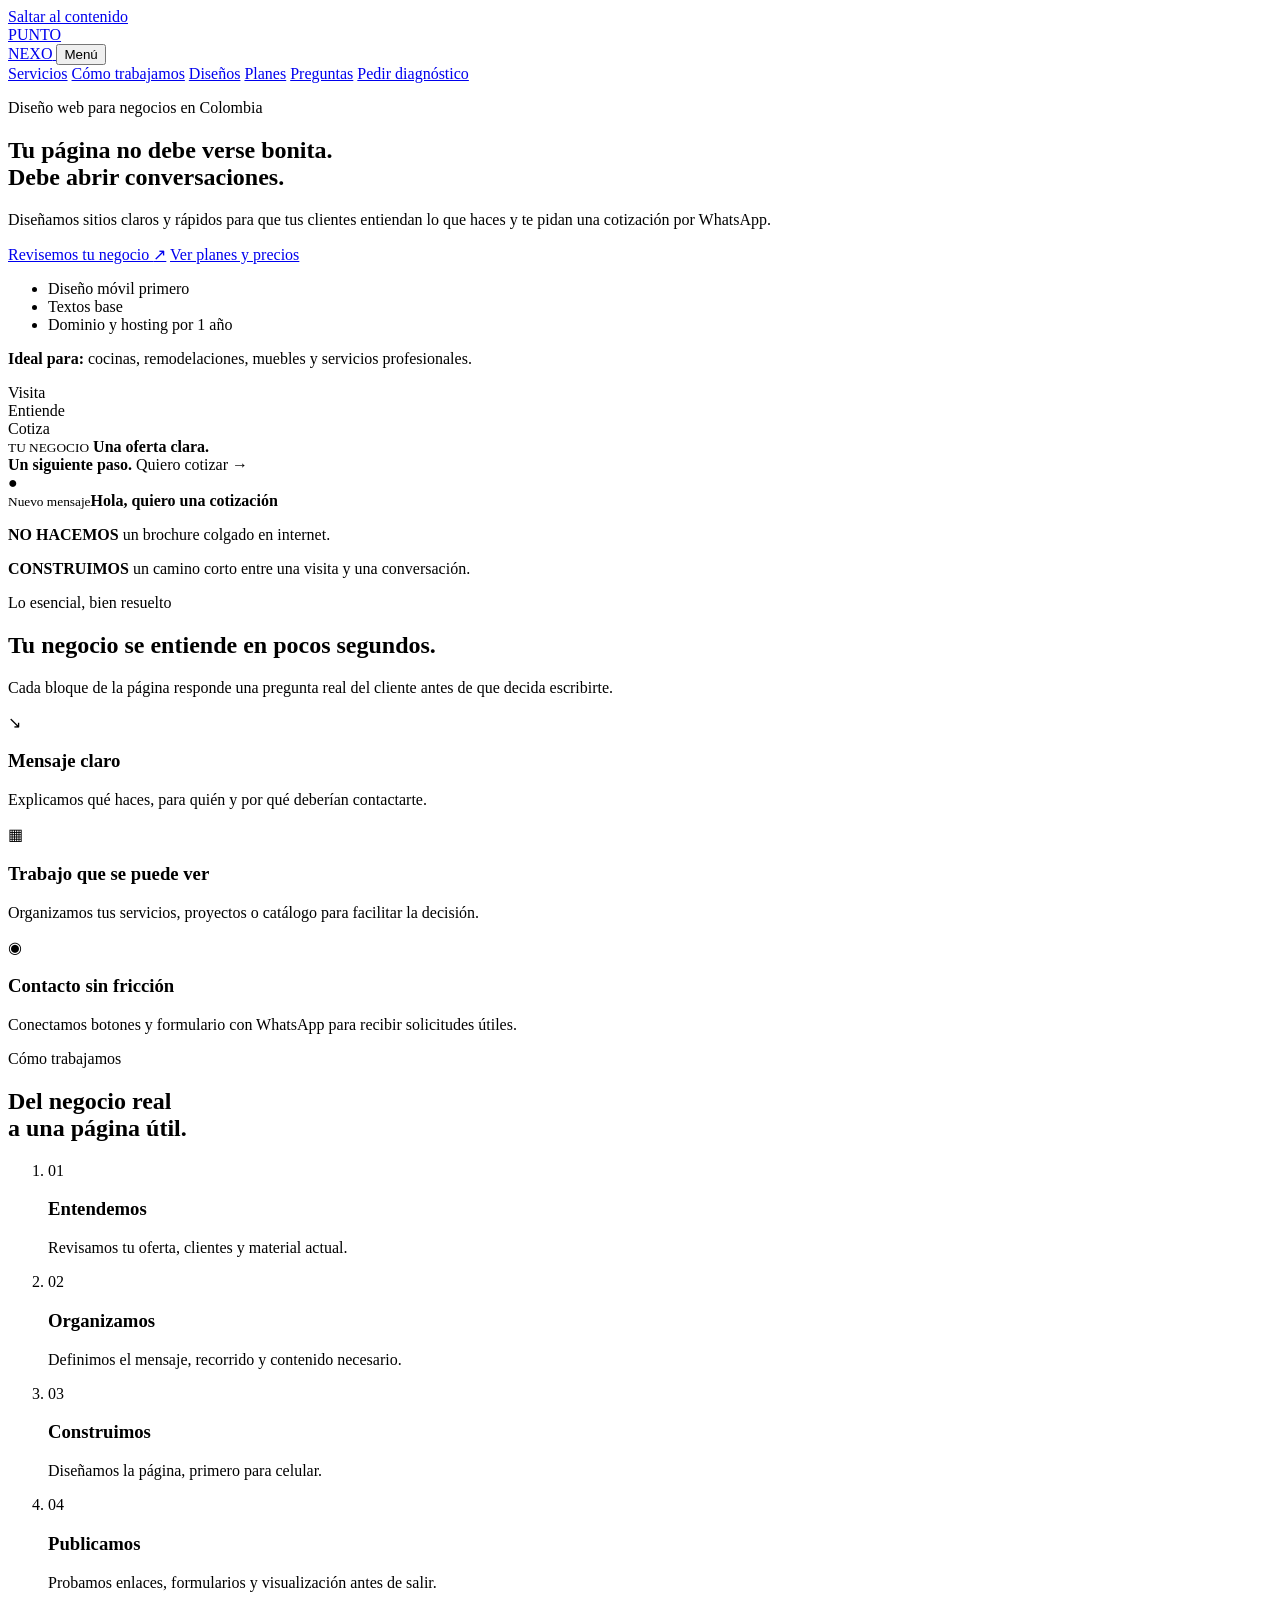
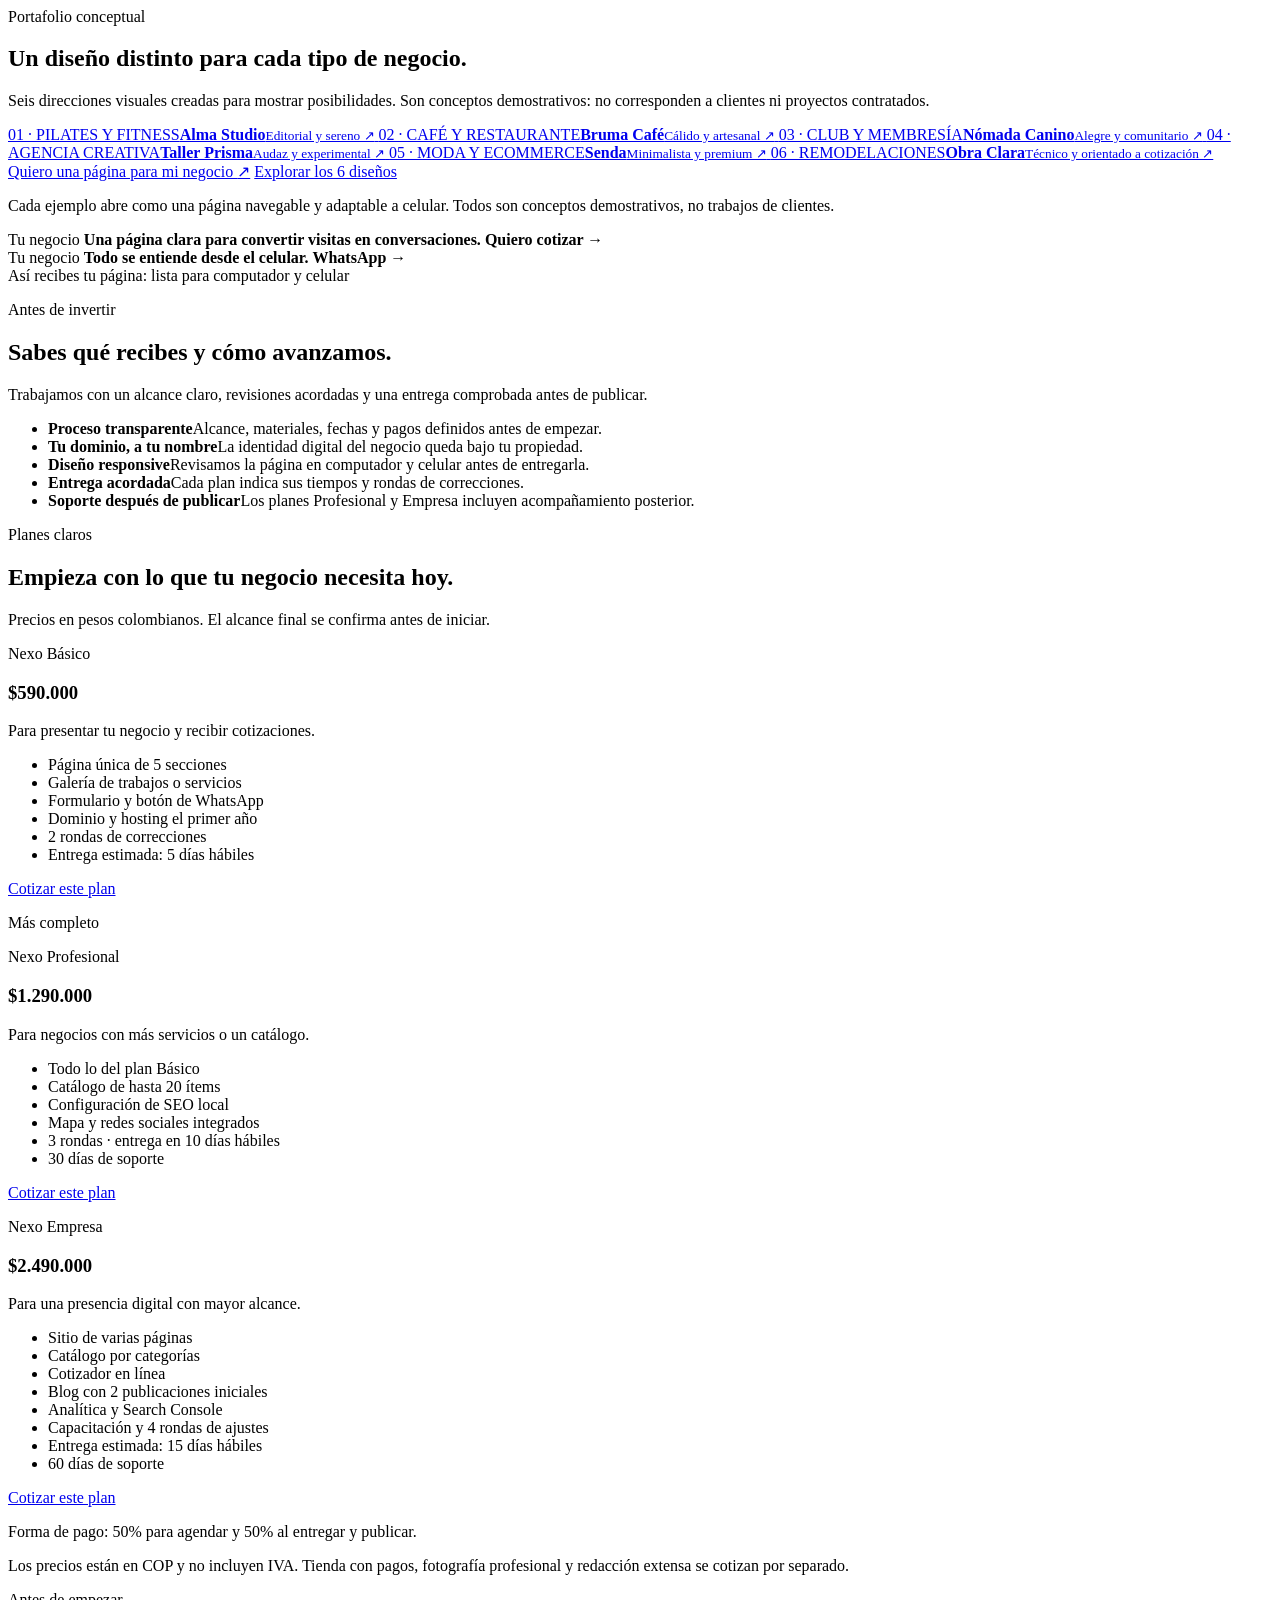
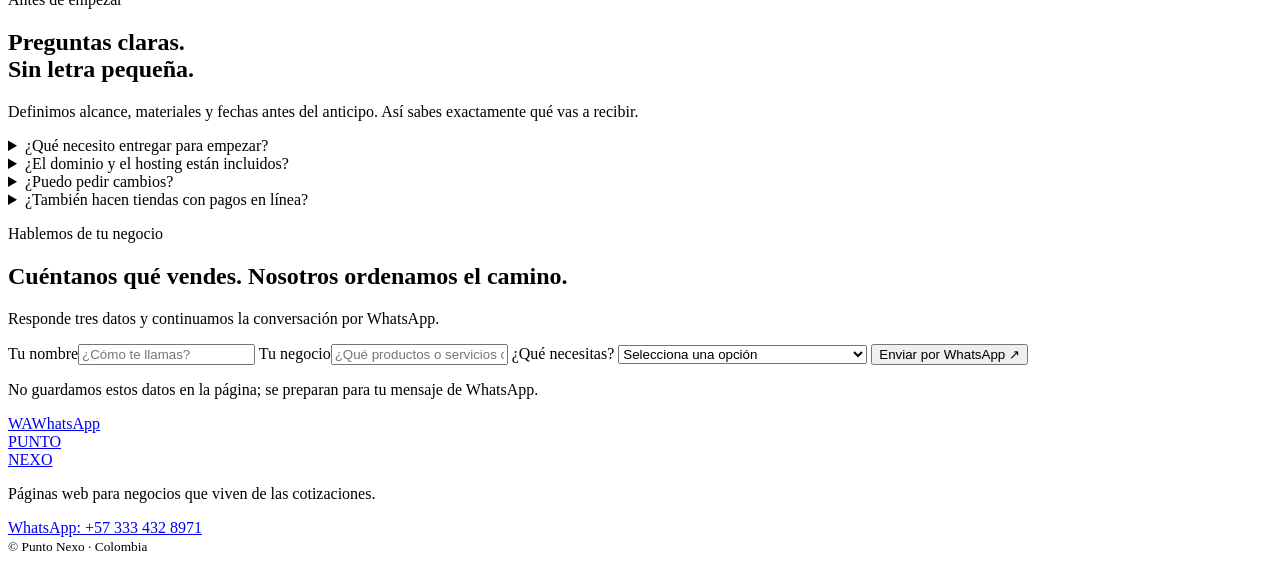
==== index.html @ 2c2c1de7 "Publicar index.html" ====
<!doctype html>
<html lang="es">
<head>
  <meta charset="utf-8">
  <meta name="viewport" content="width=device-width, initial-scale=1">
  <meta name="description" content="Punto Nexo crea páginas web para negocios que necesitan convertir visitas en conversaciones y solicitudes de cotización.">
  <meta name="theme-color" content="#102a43">
  <title>Punto Nexo | Páginas web que abren conversaciones</title>
  <link rel="preconnect" href="https://fonts.googleapis.com">
  <link rel="preconnect" href="https://fonts.gstatic.com" crossorigin>
  <link href="https://fonts.googleapis.com/css2?family=Archivo+Black&family=Manrope:wght@400;500;600;700;800&display=swap" rel="stylesheet">
  <link rel="stylesheet" href="styles.css">
  <script src="script.js" defer></script>
</head>
<body>
  <a class="skip-link" href="#contenido">Saltar al contenido</a>

  <header class="site-header" data-header>
    <a class="brand" href="#inicio" aria-label="Punto Nexo, inicio">
      <span class="brand-mark" aria-hidden="true"><i></i><i></i><i></i></span>
      <span>PUNTO<br>NEXO</span>
    </a>
    <button class="menu-button" type="button" aria-expanded="false" aria-controls="nav">Menú</button>
    <nav id="nav" aria-label="Navegación principal">
      <a href="#servicios">Servicios</a>
      <a href="#proceso">Cómo trabajamos</a>
      <a href="#portafolio">Diseños</a>
      <a href="#planes">Planes</a>
      <a href="#preguntas">Preguntas</a>
      <a class="nav-cta" href="#contacto">Pedir diagnóstico</a>
    </nav>
  </header>

  <main id="contenido">
    <section class="hero" id="inicio">
      <div class="hero-copy">
        <p class="eyebrow">Diseño web para negocios en Colombia</p>
        <h1>Tu página no debe <span>verse bonita.</span><br>Debe abrir conversaciones.</h1>
        <p class="hero-lead">Diseñamos sitios claros y rápidos para que tus clientes entiendan lo que haces y te pidan una cotización por WhatsApp.</p>
        <div class="hero-actions">
          <a class="button button-primary" href="#contacto">Revisemos tu negocio <span aria-hidden="true">↗</span></a>
          <a class="text-link" href="#planes">Ver planes y precios</a>
        </div>
        <ul class="hero-notes" aria-label="Incluido en el servicio">
          <li>Diseño móvil primero</li>
          <li>Textos base</li>
          <li>Dominio y hosting por 1 año</li>
        </ul>
        <p class="audience-note"><strong>Ideal para:</strong> cocinas, remodelaciones, muebles y servicios profesionales.</p>
      </div>

      <div class="nexo-demo" aria-label="Ejemplo del recorrido de un cliente desde una página web hasta WhatsApp">
        <div class="route route-a"><span>Visita</span></div>
        <div class="route route-b"><span>Entiende</span></div>
        <div class="route route-c"><span>Cotiza</span></div>
        <div class="demo-screen">
          <div class="screen-bar"><b></b><b></b><b></b></div>
          <div class="screen-content">
            <small>TU NEGOCIO</small>
            <strong>Una oferta clara.<br>Un siguiente paso.</strong>
            <span>Quiero cotizar →</span>
          </div>
        </div>
        <div class="message-card">
          <span class="message-dot">●</span>
          <div><small>Nuevo mensaje</small><strong>Hola, quiero una cotización</strong></div>
        </div>
      </div>
    </section>

    <section class="signal-strip" aria-label="Propuesta de valor">
      <p><strong>NO HACEMOS</strong> un brochure colgado en internet.</p>
      <p><strong>CONSTRUIMOS</strong> un camino corto entre una visita y una conversación.</p>
    </section>

    <section class="section services" id="servicios">
      <div class="section-intro">
        <p class="eyebrow">Lo esencial, bien resuelto</p>
        <h2>Tu negocio se entiende en pocos segundos.</h2>
        <p>Cada bloque de la página responde una pregunta real del cliente antes de que decida escribirte.</p>
      </div>
      <div class="service-list">
        <article>
          <span class="service-icon" aria-hidden="true">↘</span>
          <div><h3>Mensaje claro</h3><p>Explicamos qué haces, para quién y por qué deberían contactarte.</p></div>
        </article>
        <article>
          <span class="service-icon" aria-hidden="true">▦</span>
          <div><h3>Trabajo que se puede ver</h3><p>Organizamos tus servicios, proyectos o catálogo para facilitar la decisión.</p></div>
        </article>
        <article>
          <span class="service-icon" aria-hidden="true">◉</span>
          <div><h3>Contacto sin fricción</h3><p>Conectamos botones y formulario con WhatsApp para recibir solicitudes útiles.</p></div>
        </article>
      </div>
    </section>

    <section class="section process" id="proceso">
      <div class="process-heading">
        <p class="eyebrow">Cómo trabajamos</p>
        <h2>Del negocio real<br>a una página útil.</h2>
      </div>
      <ol class="steps">
        <li><span>01</span><div><h3>Entendemos</h3><p>Revisamos tu oferta, clientes y material actual.</p></div></li>
        <li><span>02</span><div><h3>Organizamos</h3><p>Definimos el mensaje, recorrido y contenido necesario.</p></div></li>
        <li><span>03</span><div><h3>Construimos</h3><p>Diseñamos la página, primero para celular.</p></div></li>
        <li><span>04</span><div><h3>Publicamos</h3><p>Probamos enlaces, formularios y visualización antes de salir.</p></div></li>
      </ol>
    </section>

    <section class="section portfolio" id="portafolio">
      <div class="section-intro">
        <p class="eyebrow">Portafolio conceptual</p>
        <h2>Un diseño distinto para cada tipo de negocio.</h2>
        <p>Seis direcciones visuales creadas para mostrar posibilidades. Son conceptos demostrativos: no corresponden a clientes ni proyectos contratados.</p>
      </div>
      <div class="portfolio-grid">
        <a class="portfolio-card concept-alma" href="portfolio/alma-studio/">
          <span>01 · PILATES Y FITNESS</span><strong>Alma Studio</strong><small>Editorial y sereno ↗</small>
        </a>
        <a class="portfolio-card concept-bruma" href="portfolio/bruma-cafe/">
          <span>02 · CAFÉ Y RESTAURANTE</span><strong>Bruma Café</strong><small>Cálido y artesanal ↗</small>
        </a>
        <a class="portfolio-card concept-nomada" href="portfolio/nomada-canino/">
          <span>03 · CLUB Y MEMBRESÍA</span><strong>Nómada Canino</strong><small>Alegre y comunitario ↗</small>
        </a>
        <a class="portfolio-card concept-prisma" href="portfolio/taller-prisma/">
          <span>04 · AGENCIA CREATIVA</span><strong>Taller Prisma</strong><small>Audaz y experimental ↗</small>
        </a>
        <a class="portfolio-card concept-senda" href="portfolio/senda-moda/">
          <span>05 · MODA Y ECOMMERCE</span><strong>Senda</strong><small>Minimalista y premium ↗</small>
        </a>
        <a class="portfolio-card concept-obra" href="portfolio/obra-clara/">
          <span>06 · REMODELACIONES</span><strong>Obra Clara</strong><small>Técnico y orientado a cotización ↗</small>
        </a>
      </div>
      <div class="portfolio-action">
        <div class="portfolio-buttons">
          <a class="button button-primary" href="#contacto">Quiero una página para mi negocio <span aria-hidden="true">↗</span></a>
          <a class="text-link" href="portfolio/">Explorar los 6 diseños</a>
        </div>
        <p>Cada ejemplo abre como una página navegable y adaptable a celular. Todos son conceptos demostrativos, no trabajos de clientes.</p>
      </div>
    </section>

    <section class="section assurance" aria-labelledby="assurance-title">
      <div class="assurance-visual" aria-label="Representación de una página terminada en computador y celular">
        <div class="device device-desktop" aria-hidden="true">
          <div class="device-bar"><i></i><i></i><i></i></div>
          <div class="device-page">
            <span>Tu negocio</span>
            <strong>Una página clara para convertir visitas en conversaciones.</strong>
            <b>Quiero cotizar →</b>
            <div class="device-lines"><i></i><i></i><i></i></div>
          </div>
        </div>
        <div class="device device-mobile" aria-hidden="true">
          <div class="mobile-speaker"></div>
          <div class="device-page">
            <span>Tu negocio</span>
            <strong>Todo se entiende desde el celular.</strong>
            <b>WhatsApp →</b>
          </div>
        </div>
        <span class="delivery-label">Así recibes tu página: lista para computador y celular</span>
      </div>
      <div class="assurance-copy">
        <p class="eyebrow">Antes de invertir</p>
        <h2 id="assurance-title">Sabes qué recibes y cómo avanzamos.</h2>
        <p class="assurance-lead">Trabajamos con un alcance claro, revisiones acordadas y una entrega comprobada antes de publicar.</p>
        <ul class="trust-list">
          <li><strong>Proceso transparente</strong><span>Alcance, materiales, fechas y pagos definidos antes de empezar.</span></li>
          <li><strong>Tu dominio, a tu nombre</strong><span>La identidad digital del negocio queda bajo tu propiedad.</span></li>
          <li><strong>Diseño responsive</strong><span>Revisamos la página en computador y celular antes de entregarla.</span></li>
          <li><strong>Entrega acordada</strong><span>Cada plan indica sus tiempos y rondas de correcciones.</span></li>
          <li><strong>Soporte después de publicar</strong><span>Los planes Profesional y Empresa incluyen acompañamiento posterior.</span></li>
        </ul>
      </div>
    </section>

    <section class="section plans" id="planes">
      <div class="section-intro plans-intro">
        <p class="eyebrow">Planes claros</p>
        <h2>Empieza con lo que tu negocio necesita hoy.</h2>
        <p>Precios en pesos colombianos. El alcance final se confirma antes de iniciar.</p>
      </div>
      <div class="plan-grid">
        <article class="plan-card">
          <p class="plan-name">Nexo Básico</p>
          <h3>$590.000</h3>
          <p class="plan-for">Para presentar tu negocio y recibir cotizaciones.</p>
          <ul>
            <li>Página única de 5 secciones</li>
            <li>Galería de trabajos o servicios</li>
            <li>Formulario y botón de WhatsApp</li>
            <li>Dominio y hosting el primer año</li>
            <li>2 rondas de correcciones</li>
            <li>Entrega estimada: 5 días hábiles</li>
          </ul>
          <a class="button button-secondary" href="#contacto" data-plan="Nexo Básico">Cotizar este plan</a>
        </article>
        <article class="plan-card featured">
          <p class="recommendation">Más completo</p>
          <p class="plan-name">Nexo Profesional</p>
          <h3>$1.290.000</h3>
          <p class="plan-for">Para negocios con más servicios o un catálogo.</p>
          <ul>
            <li>Todo lo del plan Básico</li>
            <li>Catálogo de hasta 20 ítems</li>
            <li>Configuración de SEO local</li>
            <li>Mapa y redes sociales integrados</li>
            <li>3 rondas · entrega en 10 días hábiles</li>
            <li>30 días de soporte</li>
          </ul>
          <a class="button button-primary" href="#contacto" data-plan="Nexo Profesional">Cotizar este plan</a>
        </article>
        <article class="plan-card">
          <p class="plan-name">Nexo Empresa</p>
          <h3>$2.490.000</h3>
          <p class="plan-for">Para una presencia digital con mayor alcance.</p>
          <ul>
            <li>Sitio de varias páginas</li>
            <li>Catálogo por categorías</li>
            <li>Cotizador en línea</li>
            <li>Blog con 2 publicaciones iniciales</li>
            <li>Analítica y Search Console</li>
            <li>Capacitación y 4 rondas de ajustes</li>
            <li>Entrega estimada: 15 días hábiles</li>
            <li>60 días de soporte</li>
          </ul>
          <a class="button button-secondary" href="#contacto" data-plan="Nexo Empresa">Cotizar este plan</a>
        </article>
      </div>
      <p class="payment-note">Forma de pago: 50% para agendar y 50% al entregar y publicar.</p>
      <p class="scope-note">Los precios están en COP y no incluyen IVA. Tienda con pagos, fotografía profesional y redacción extensa se cotizan por separado.</p>
    </section>

    <section class="section faq" id="preguntas">
      <div class="section-intro">
        <div>
          <p class="eyebrow">Antes de empezar</p>
          <h2>Preguntas claras.<br>Sin letra pequeña.</h2>
        </div>
        <p>Definimos alcance, materiales y fechas antes del anticipo. Así sabes exactamente qué vas a recibir.</p>
      </div>
      <div class="faq-list">
        <details>
          <summary>¿Qué necesito entregar para empezar?</summary>
          <p>Información de tu negocio, servicios, datos de contacto y las fotos o materiales que ya tengas. Nosotros organizamos el mensaje y redactamos los textos base.</p>
        </details>
        <details>
          <summary>¿El dominio y el hosting están incluidos?</summary>
          <p>Sí, durante el primer año. Antes de iniciar confirmamos el dominio disponible y dejamos claro el costo de renovación futura.</p>
        </details>
        <details>
          <summary>¿Puedo pedir cambios?</summary>
          <p>Sí. El plan Básico incluye 2 rondas de correcciones, el Profesional 3 y el Empresa 4.</p>
        </details>
        <details>
          <summary>¿También hacen tiendas con pagos en línea?</summary>
          <p>No están incluidas en estos planes. Podemos revisar el alcance y cotizar una tienda en línea por separado.</p>
        </details>
      </div>
    </section>

    <section class="contact" id="contacto">
      <div class="contact-copy">
        <p class="eyebrow">Hablemos de tu negocio</p>
        <h2>Cuéntanos qué vendes. Nosotros ordenamos el camino.</h2>
        <p>Responde tres datos y continuamos la conversación por WhatsApp.</p>
      </div>
      <form id="quote-form">
        <input type="hidden" name="plan" value="">
        <label>Tu nombre<input name="name" autocomplete="name" required placeholder="¿Cómo te llamas?"></label>
        <label>Tu negocio<input name="business" autocomplete="organization" required placeholder="¿Qué productos o servicios ofreces?"></label>
        <label>¿Qué necesitas?
          <select name="need" required>
            <option value="" selected disabled>Selecciona una opción</option>
            <option>Una página para presentar mi negocio</option>
            <option>Un catálogo de productos o servicios</option>
            <option>Un sitio web más completo</option>
            <option>No estoy seguro, necesito orientación</option>
          </select>
        </label>
        <button class="button button-primary" type="submit">Enviar por WhatsApp <span aria-hidden="true">↗</span></button>
        <p class="form-note">No guardamos estos datos en la página; se preparan para tu mensaje de WhatsApp.</p>
      </form>
    </section>
  </main>

  <a class="whatsapp-float" href="https://wa.me/573334328971?text=Hola%2C%20vengo%20de%20la%20p%C3%A1gina%20de%20Punto%20Nexo%20y%20quiero%20informaci%C3%B3n." target="_blank" rel="noopener" aria-label="Hablar con Punto Nexo por WhatsApp">
    <span class="whatsapp-symbol" aria-hidden="true">WA</span><span class="whatsapp-label">WhatsApp</span>
  </a>

  <footer>
    <a class="brand footer-brand" href="#inicio"><span class="brand-mark" aria-hidden="true"><i></i><i></i><i></i></span><span>PUNTO<br>NEXO</span></a>
    <p>Páginas web para negocios que viven de las cotizaciones.</p>
    <div><a href="https://wa.me/573334328971" rel="noopener">WhatsApp: +57 333 432 8971</a></div>
    <small>© <span id="year"></span> Punto Nexo · Colombia</small>
  </footer>
</body>
</html>
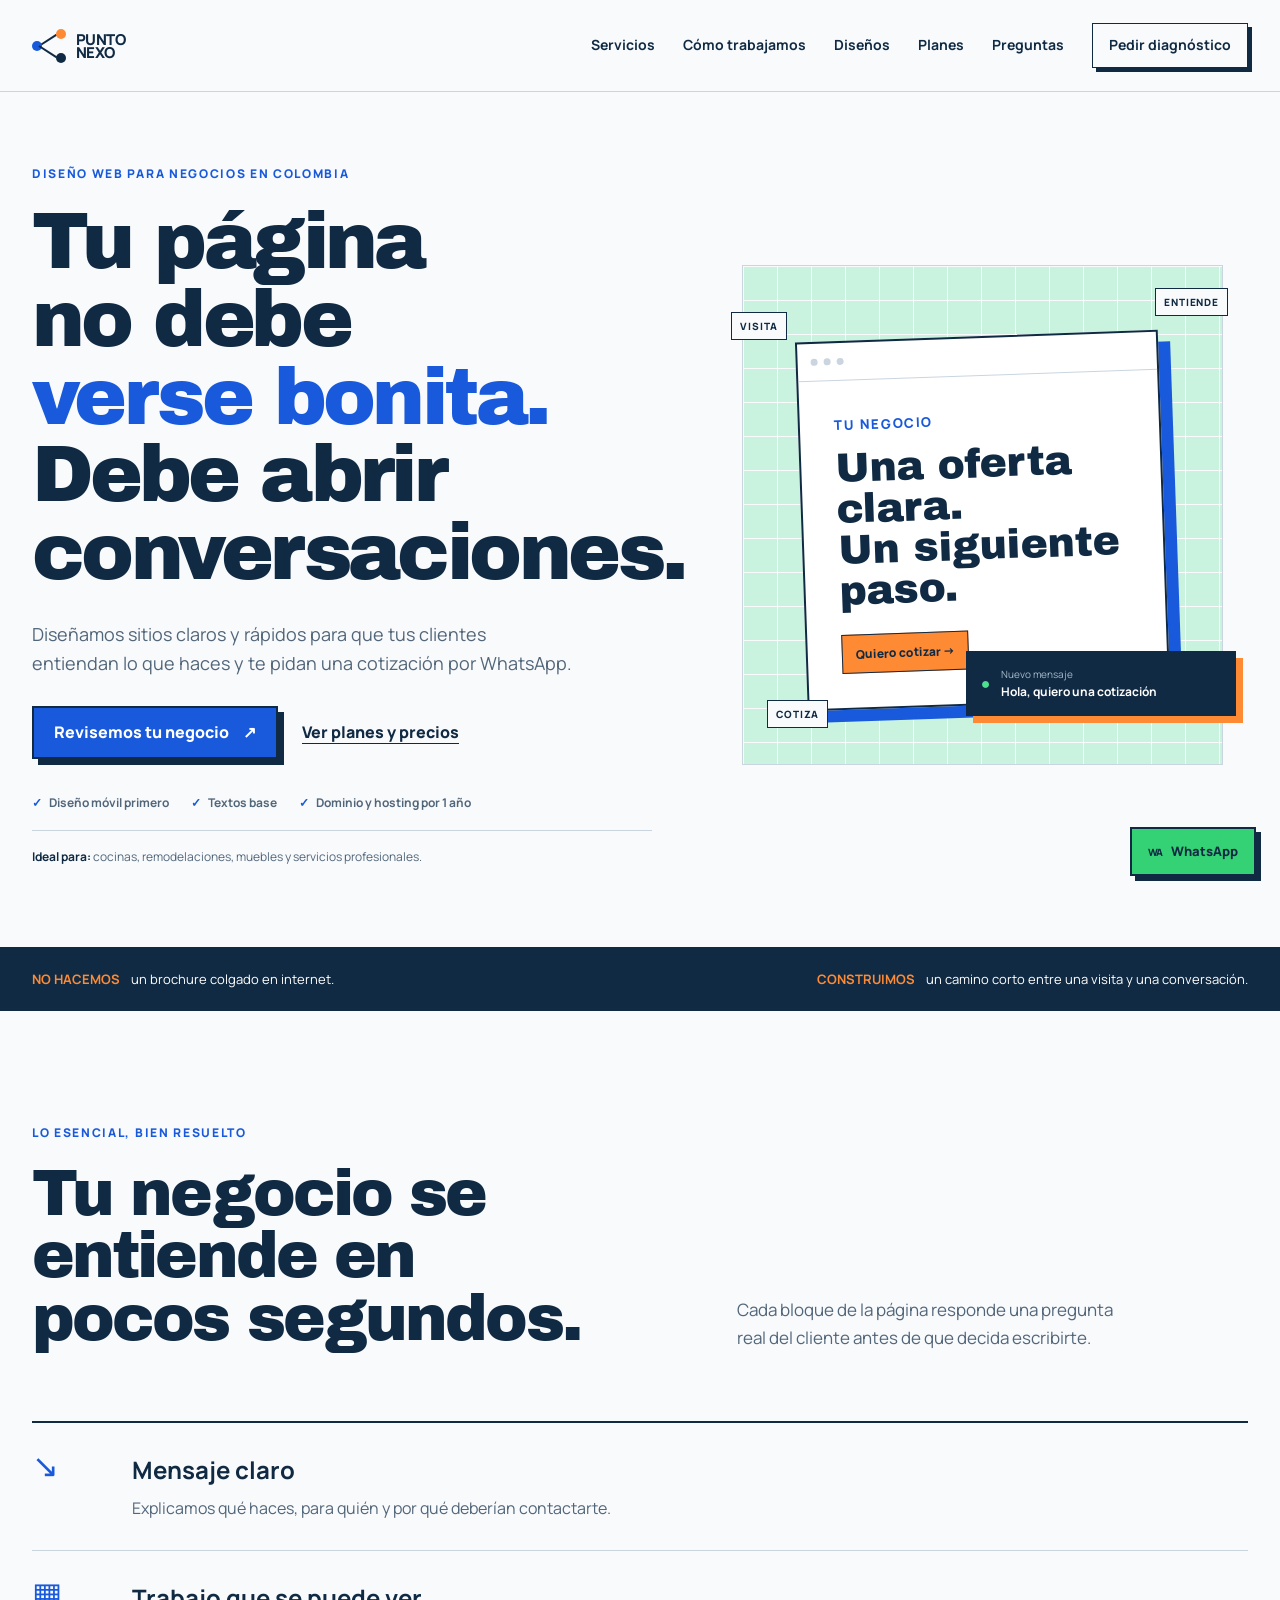
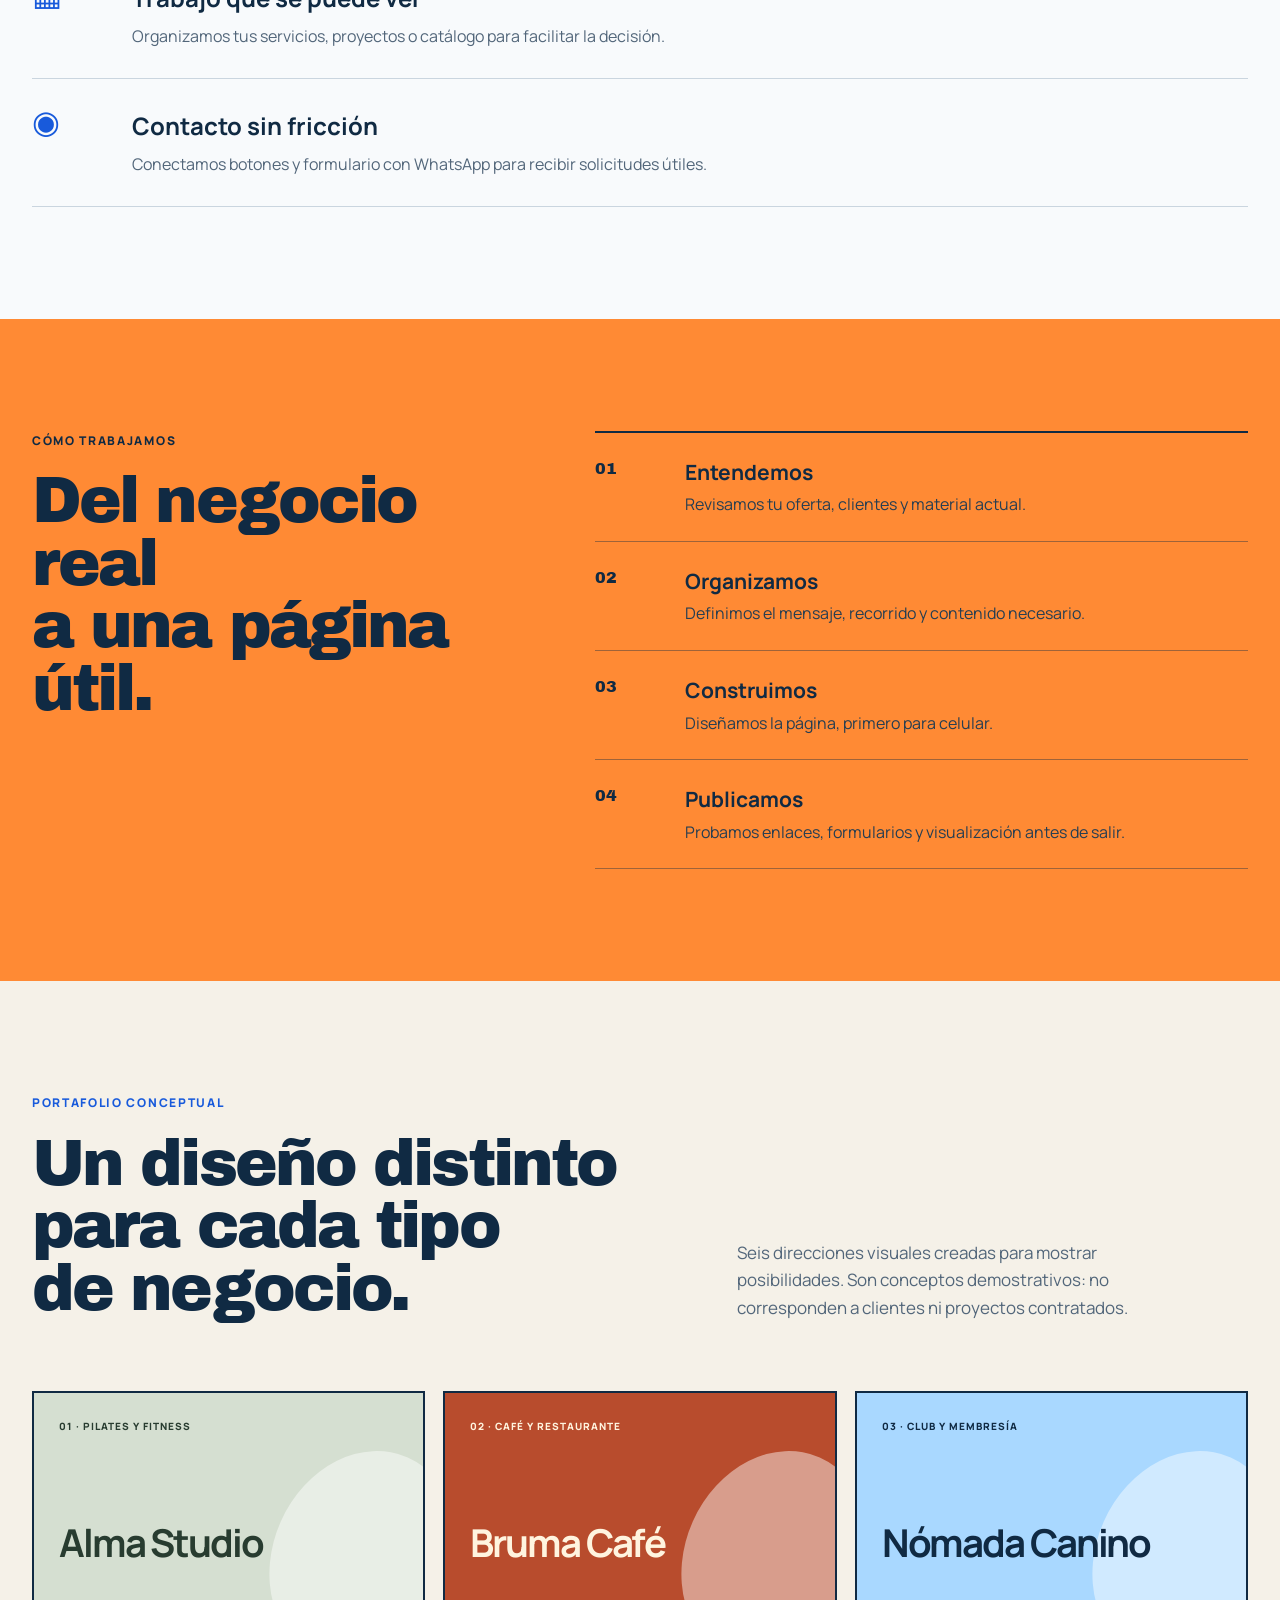
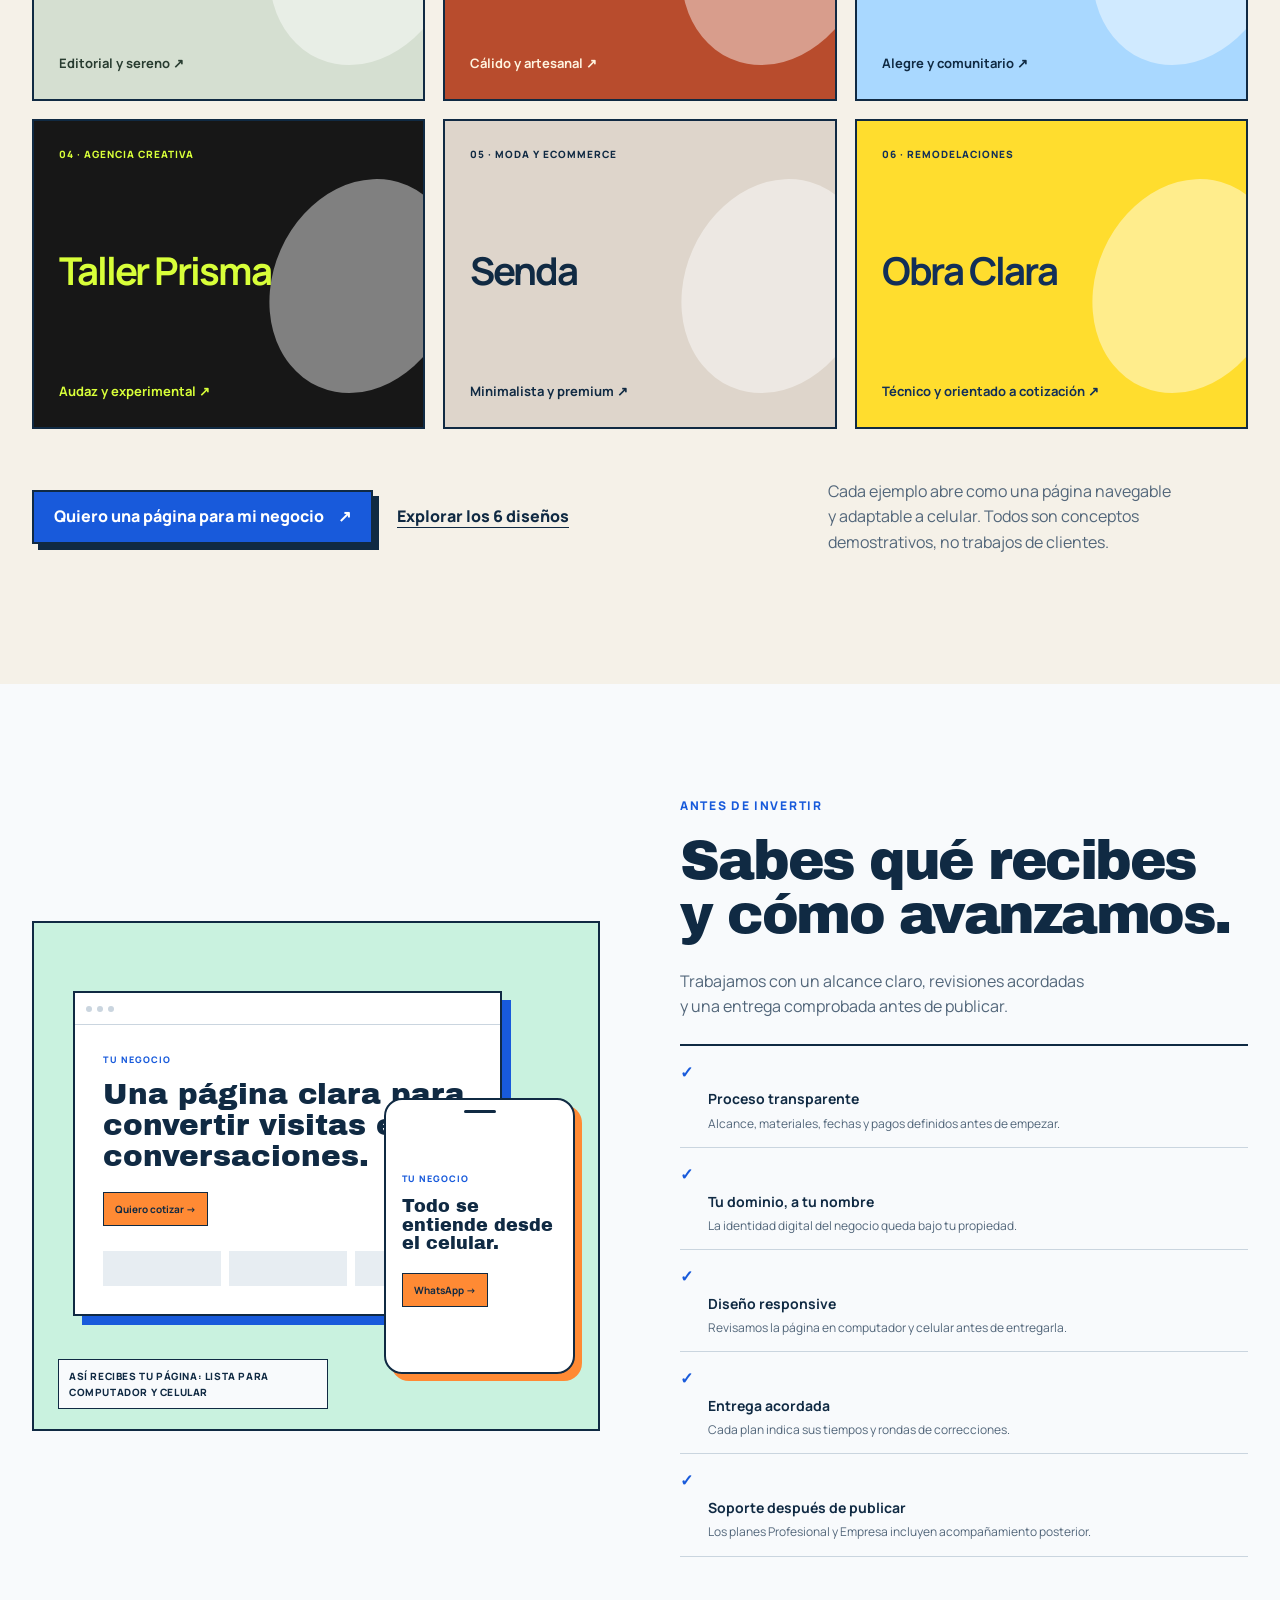
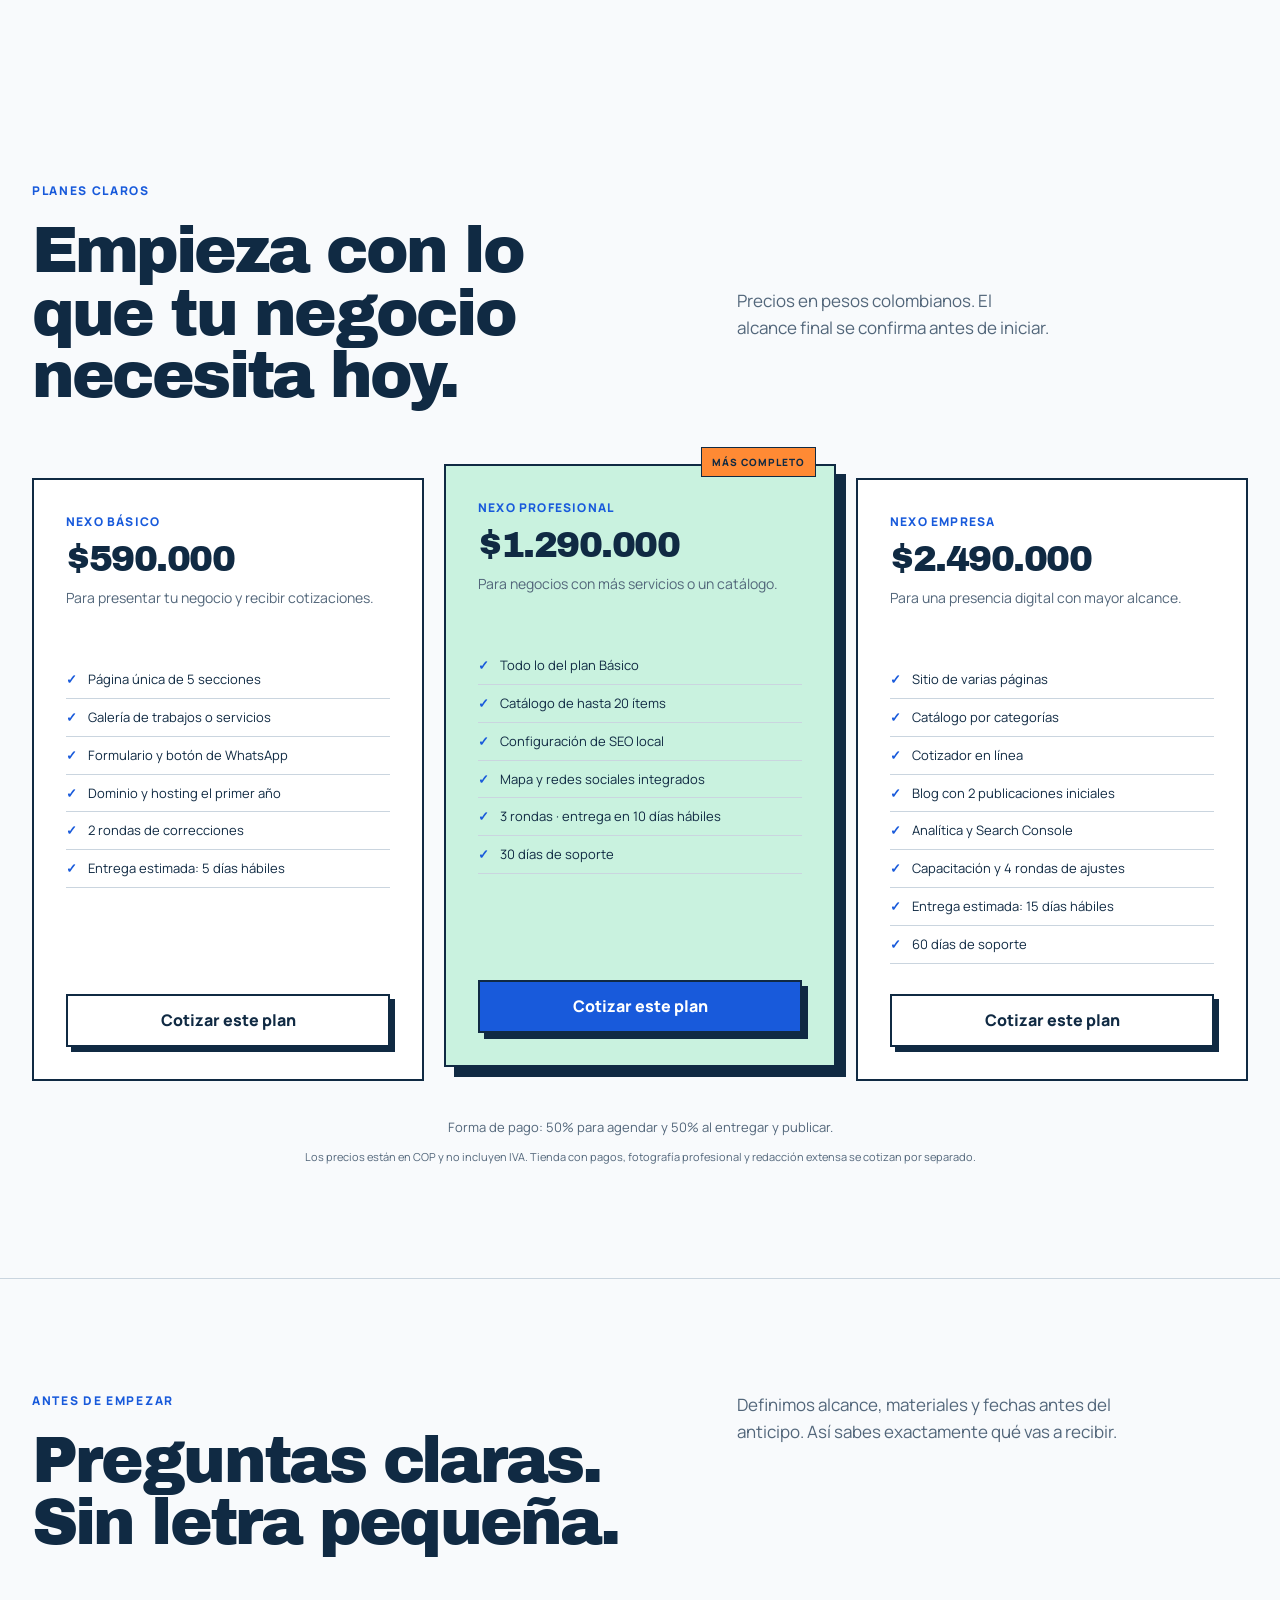
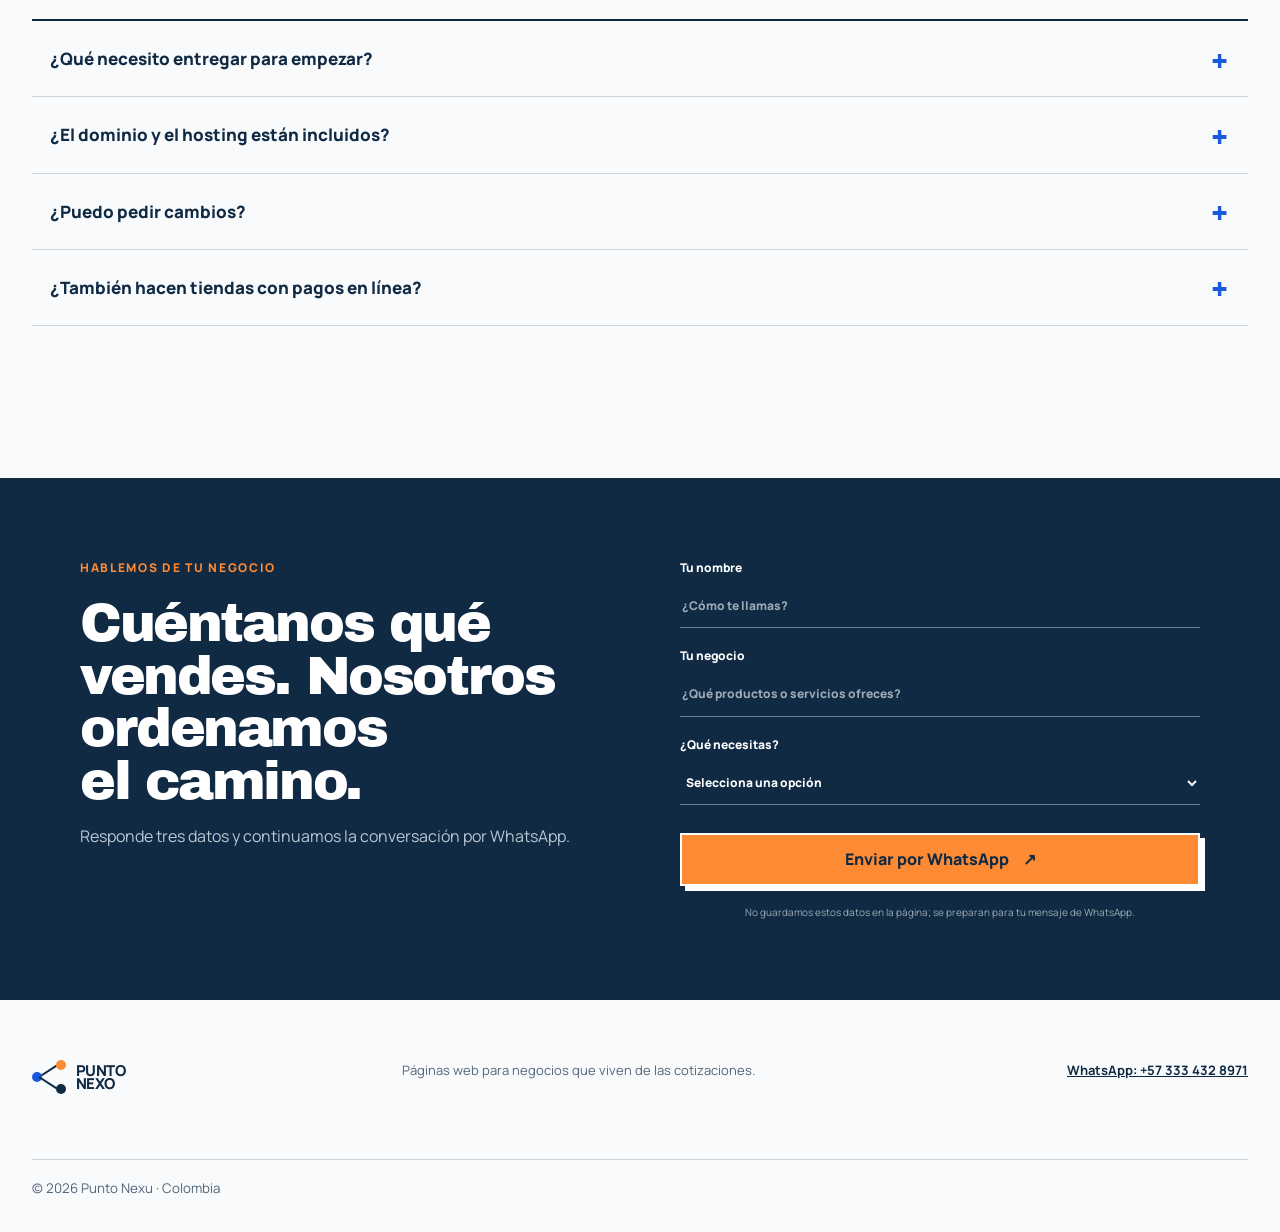
==== commit 938236e6: "Publicar index.html" ====
--- a/index.html
+++ b/index.html
@@ -3,9 +3,9 @@
 <head>
   <meta charset="utf-8">
   <meta name="viewport" content="width=device-width, initial-scale=1">
-  <meta name="description" content="Punto Nexo crea páginas web para negocios que necesitan convertir visitas en conversaciones y solicitudes de cotización.">
+  <meta name="description" content="Punto Nexu crea páginas web para negocios que necesitan convertir visitas en conversaciones y solicitudes de cotización.">
   <meta name="theme-color" content="#102a43">
-  <title>Punto Nexo | Páginas web que abren conversaciones</title>
+  <title>Punto Nexu | Páginas web que abren conversaciones</title>
   <link rel="preconnect" href="https://fonts.googleapis.com">
   <link rel="preconnect" href="https://fonts.gstatic.com" crossorigin>
   <link href="https://fonts.googleapis.com/css2?family=Archivo+Black&family=Manrope:wght@400;500;600;700;800&display=swap" rel="stylesheet">
@@ -16,7 +16,7 @@
   <a class="skip-link" href="#contenido">Saltar al contenido</a>
 
   <header class="site-header" data-header>
-    <a class="brand" href="#inicio" aria-label="Punto Nexo, inicio">
+    <a class="brand" href="#inicio" aria-label="Punto Nexu, inicio">
       <span class="brand-mark" aria-hidden="true"><i></i><i></i><i></i></span>
       <span>PUNTO<br>NEXO</span>
     </a>
@@ -288,7 +288,7 @@
     </section>
   </main>
 
-  <a class="whatsapp-float" href="https://wa.me/573334328971?text=Hola%2C%20vengo%20de%20la%20p%C3%A1gina%20de%20Punto%20Nexo%20y%20quiero%20informaci%C3%B3n." target="_blank" rel="noopener" aria-label="Hablar con Punto Nexo por WhatsApp">
+  <a class="whatsapp-float" href="https://wa.me/573334328971?text=Hola%2C%20vengo%20de%20la%20p%C3%A1gina%20de%20Punto%20Nexo%20y%20quiero%20informaci%C3%B3n." target="_blank" rel="noopener" aria-label="Hablar con Punto Nexu por WhatsApp">
     <span class="whatsapp-symbol" aria-hidden="true">WA</span><span class="whatsapp-label">WhatsApp</span>
   </a>
 
@@ -296,7 +296,7 @@
     <a class="brand footer-brand" href="#inicio"><span class="brand-mark" aria-hidden="true"><i></i><i></i><i></i></span><span>PUNTO<br>NEXO</span></a>
     <p>Páginas web para negocios que viven de las cotizaciones.</p>
     <div><a href="https://wa.me/573334328971" rel="noopener">WhatsApp: +57 333 432 8971</a></div>
-    <small>© <span id="year"></span> Punto Nexo · Colombia</small>
+    <small>© <span id="year"></span> Punto Nexu · Colombia</small>
   </footer>
 </body>
 </html>
--- a/styles.css
+++ b/styles.css
@@ -0,0 +1,252 @@
+@import url('https://fonts.googleapis.com/css2?family=Archivo+Black&family=Manrope:wght@400;500;600;700;800&display=swap');
+
+:root {
+  --ink: #102a43;
+  --paper: #f8fafc;
+  --white: #ffffff;
+  --blue: #185adb;
+  --blue-dark: #0d3ea5;
+  --orange: #ff8a34;
+  --mint: #c9f2df;
+  --muted: #52667a;
+  --line: #cad5df;
+  --shadow: 0 24px 60px rgba(16, 42, 67, .13);
+}
+
+* { box-sizing: border-box; }
+html { scroll-behavior: smooth; }
+body { margin: 0; background: var(--paper); color: var(--ink); font-family: "Manrope", sans-serif; line-height: 1.6; }
+a { color: inherit; }
+button, input, select { font: inherit; }
+.skip-link { position: fixed; left: 1rem; top: -5rem; z-index: 100; background: var(--ink); color: white; padding: .75rem 1rem; }
+.skip-link:focus { top: 1rem; }
+
+.site-header { height: 92px; max-width: 1280px; margin: auto; padding: 0 32px; display: flex; align-items: center; justify-content: space-between; border-bottom: 1px solid var(--line); }
+.brand { display: inline-flex; gap: 10px; align-items: center; text-decoration: none; font: 800 15px/13px "Manrope", sans-serif; letter-spacing: -.04em; }
+.brand-mark { width: 34px; height: 34px; position: relative; display: block; }
+.brand-mark i { position: absolute; display: block; width: 10px; height: 10px; border-radius: 50%; background: var(--blue); }
+.brand-mark i:nth-child(1) { left: 0; top: 12px; }
+.brand-mark i:nth-child(2) { right: 0; top: 0; background: var(--orange); }
+.brand-mark i:nth-child(3) { right: 0; bottom: 0; background: var(--ink); }
+.brand-mark::before, .brand-mark::after { content: ""; position: absolute; height: 2px; width: 21px; left: 7px; top: 16px; background: var(--ink); transform-origin: left; }
+.brand-mark::before { transform: rotate(-33deg); }
+.brand-mark::after { transform: rotate(33deg); }
+nav { display: flex; align-items: center; gap: 28px; }
+nav a { font-size: 14px; font-weight: 700; text-decoration: none; }
+nav a:hover { color: var(--blue); }
+.nav-cta { border: 1.5px solid var(--ink); padding: 10px 16px; box-shadow: 4px 4px 0 var(--ink); }
+.nav-cta:hover { background: var(--ink); color: white; box-shadow: none; transform: translate(2px, 2px); }
+.menu-button { display: none; }
+
+.hero { max-width: 1280px; min-height: 690px; margin: auto; padding: 72px 32px 80px; display: grid; grid-template-columns: 1.05fr .95fr; gap: 58px; align-items: center; overflow: hidden; }
+.eyebrow { margin: 0 0 20px; color: var(--blue); text-transform: uppercase; letter-spacing: .14em; font-size: 12px; font-weight: 800; }
+h1, h2, h3, p { text-wrap: balance; }
+h1, h2 { font-family: "Archivo Black", Impact, sans-serif; font-weight: 400; line-height: .98; letter-spacing: -.045em; }
+h1 { margin: 0; max-width: 760px; font-size: clamp(3.2rem, 6.2vw, 5.9rem); }
+h1 span { color: var(--blue); }
+.hero-lead { max-width: 650px; margin: 28px 0; color: var(--muted); font-size: 18px; }
+.hero-actions { display: flex; align-items: center; gap: 24px; }
+.button { min-height: 50px; display: inline-flex; justify-content: center; align-items: center; gap: 14px; border: 2px solid var(--ink); padding: 12px 20px; text-decoration: none; font-weight: 800; cursor: pointer; transition: transform .18s, box-shadow .18s, background .18s; }
+.button-primary { background: var(--blue); color: white; box-shadow: 6px 6px 0 var(--ink); }
+.button-primary:hover { background: var(--blue-dark); box-shadow: 2px 2px 0 var(--ink); transform: translate(3px, 3px); }
+.button-secondary { background: var(--white); color: var(--ink); box-shadow: 5px 5px 0 var(--ink); }
+.button-secondary:hover { box-shadow: 2px 2px 0 var(--ink); transform: translate(2px, 2px); }
+.text-link { font-weight: 800; text-underline-offset: 5px; }
+.hero-notes { display: flex; flex-wrap: wrap; gap: 8px 22px; margin: 34px 0 0; padding: 0; list-style: none; color: var(--muted); font-size: 12px; font-weight: 700; }
+.hero-notes li::before { content: "✓"; margin-right: 7px; color: var(--blue); }
+.audience-note { max-width: 620px; margin: 18px 0 0; padding-top: 16px; border-top: 1px solid var(--line); color: var(--muted); font-size: 12px; }
+.audience-note strong { color: var(--ink); }
+
+.nexo-demo { min-height: 500px; position: relative; border: 1px solid var(--line); background: linear-gradient(var(--paper) 1px, transparent 1px), linear-gradient(90deg, var(--paper) 1px, transparent 1px), var(--mint); background-size: 34px 34px; }
+.demo-screen { position: absolute; width: 76%; top: 70px; left: 50%; transform: translateX(-50%) rotate(-2deg); background: white; border: 2px solid var(--ink); box-shadow: 12px 12px 0 var(--blue); }
+.screen-bar { height: 38px; border-bottom: 1px solid var(--line); display: flex; align-items: center; gap: 6px; padding: 0 13px; }
+.screen-bar b { width: 7px; height: 7px; border-radius: 50%; background: var(--line); }
+.screen-content { min-height: 248px; padding: 34px; display: flex; flex-direction: column; justify-content: center; align-items: flex-start; }
+.screen-content small { color: var(--blue); font-weight: 800; letter-spacing: .12em; }
+.screen-content strong { margin: 13px 0 22px; font: 400 clamp(1.7rem, 3.2vw, 2.7rem)/1 "Archivo Black", Impact, sans-serif; }
+.screen-content span { background: var(--orange); border: 1.5px solid var(--ink); padding: 9px 13px; font-size: 12px; font-weight: 800; }
+.message-card { position: absolute; z-index: 2; right: -14px; bottom: 48px; display: flex; gap: 11px; align-items: center; width: 270px; padding: 15px; background: var(--ink); color: white; box-shadow: 7px 7px 0 var(--orange); }
+.message-card .message-dot { color: #4de08f; }
+.message-card div { display: flex; flex-direction: column; }
+.message-card small { color: #a8bac9; font-size: 10px; }
+.message-card strong { font-size: 12px; }
+.route { position: absolute; z-index: 3; padding: 5px 8px; border: 1px solid var(--ink); background: var(--paper); font-size: 10px; font-weight: 800; text-transform: uppercase; letter-spacing: .08em; }
+.route-a { left: -12px; top: 46px; }
+.route-b { right: -6px; top: 22px; }
+.route-c { left: 24px; bottom: 36px; }
+
+.signal-strip { background: var(--ink); color: white; padding: 22px max(32px, calc((100vw - 1216px) / 2)); display: flex; justify-content: space-between; gap: 30px; }
+.signal-strip p { margin: 0; font-size: 13px; }
+.signal-strip strong { color: var(--orange); margin-right: 8px; }
+.section { max-width: 1280px; margin: auto; padding: 112px 32px; }
+.section-intro { display: grid; grid-template-columns: 1.1fr .9fr; column-gap: 80px; align-items: end; }
+.section-intro .eyebrow { grid-column: 1 / -1; }
+h2 { margin: 0; font-size: clamp(2.7rem, 5vw, 4.9rem); }
+.section-intro > p:last-child { margin: 0; color: var(--muted); font-size: 17px; }
+.service-list { margin-top: 70px; border-top: 2px solid var(--ink); }
+.service-list article { display: grid; grid-template-columns: 100px 1fr; padding: 28px 0; border-bottom: 1px solid var(--line); transition: padding .2s, background .2s; }
+.service-list article:hover { padding-left: 16px; background: white; }
+.service-icon { font: 400 32px/1 "Archivo Black", Impact, sans-serif; color: var(--blue); }
+.service-list h3 { margin: 0 0 7px; font-size: 24px; }
+.service-list p { max-width: 680px; margin: 0; color: var(--muted); }
+
+.process { max-width: none; padding-left: max(32px, calc((100vw - 1216px) / 2)); padding-right: max(32px, calc((100vw - 1216px) / 2)); background: var(--orange); display: grid; grid-template-columns: .85fr 1.15fr; gap: 80px; }
+.process .eyebrow { color: var(--ink); }
+.steps { margin: 0; padding: 0; list-style: none; border-top: 2px solid var(--ink); }
+.steps li { display: grid; grid-template-columns: 70px 1fr; gap: 20px; padding: 23px 0; border-bottom: 1px solid rgba(16,42,67,.4); }
+.steps li > span { font-family: "Archivo Black", Impact, sans-serif; }
+.steps h3 { margin: 0 0 3px; font-size: 21px; }
+.steps p { margin: 0; color: #263e52; }
+
+.portfolio { background: #f5f1e8; }
+.portfolio-grid { display: grid; grid-template-columns: repeat(3, 1fr); gap: 18px; margin-top: 70px; }
+.portfolio-card { min-height: 310px; position: relative; overflow: hidden; display: flex; flex-direction: column; justify-content: space-between; padding: 25px; border: 2px solid var(--ink); color: var(--ink); text-decoration: none; transition: transform .2s, box-shadow .2s; }
+.portfolio-card:hover { transform: translateY(-5px); box-shadow: 8px 8px 0 var(--ink); }
+.portfolio-card::after { content: ""; position: absolute; width: 180px; height: 220px; right: -30px; top: 55px; border-radius: 50%; background: rgba(255,255,255,.45); transform: rotate(24deg); }
+.portfolio-card span, .portfolio-card strong, .portfolio-card small { position: relative; z-index: 1; }
+.portfolio-card span { font-size: 10px; font-weight: 800; letter-spacing: .1em; }
+.portfolio-card strong { max-width: 80%; font-size: clamp(2rem, 3vw, 3.2rem); line-height: .95; letter-spacing: -.055em; }
+.portfolio-card small { font-size: 13px; font-weight: 700; }
+.concept-alma { background: #d5dfd1; color: #283c30; }
+.concept-bruma { background: #b84c2d; color: #fff4df; }
+.concept-nomada { background: #a9d8ff; }
+.concept-prisma { background: #171717; color: #d8ff39; }
+.concept-senda { background: #ded5cb; }
+.concept-obra { background: #ffdd2e; color: #122f58; }
+.portfolio-action { display: flex; justify-content: space-between; align-items: center; gap: 28px; margin-top: 34px; }
+.portfolio-action p { max-width: 420px; color: var(--muted); }
+.portfolio-buttons { display: flex; align-items: center; gap: 24px; }
+
+.assurance { display: grid; grid-template-columns: 1fr 1fr; gap: 80px; align-items: center; }
+.assurance-visual { min-height: 510px; position: relative; overflow: hidden; padding: 66px 40px; border: 2px solid var(--ink); background: var(--mint); }
+.device { position: absolute; border: 2px solid var(--ink); background: white; box-shadow: 9px 9px 0 var(--blue); }
+.device-desktop { width: 76%; left: 7%; top: 68px; }
+.device-bar { height: 32px; display: flex; align-items: center; gap: 5px; padding: 0 11px; border-bottom: 1px solid var(--line); }
+.device-bar i { width: 6px; height: 6px; border-radius: 50%; background: var(--line); }
+.device-page { min-height: 275px; display: flex; flex-direction: column; align-items: flex-start; justify-content: center; padding: 28px; }
+.device-page span { color: var(--blue); text-transform: uppercase; letter-spacing: .12em; font-size: 9px; font-weight: 800; }
+.device-page strong { max-width: 380px; margin: 12px 0 20px; font: 400 clamp(1.35rem, 2.3vw, 2.1rem)/1.05 "Archivo Black", Impact, sans-serif; }
+.device-page b { padding: 8px 11px; border: 1.5px solid var(--ink); background: var(--orange); font-size: 10px; }
+.device-lines { width: 100%; display: grid; grid-template-columns: repeat(3, 1fr); gap: 8px; margin-top: 25px; }
+.device-lines i { height: 35px; background: #e7edf2; }
+.device-mobile { z-index: 2; width: 34%; min-width: 150px; right: 4%; bottom: 55px; border-radius: 18px; box-shadow: 7px 7px 0 var(--orange); }
+.device-mobile .device-page { min-height: 265px; padding: 20px 16px; }
+.device-mobile .device-page strong { font-size: 1.1rem; }
+.mobile-speaker { width: 32px; height: 3px; margin: 10px auto -6px; border-radius: 2px; background: var(--ink); }
+.delivery-label { position: absolute; z-index: 3; left: 24px; bottom: 20px; max-width: 270px; padding: 8px 10px; border: 1.5px solid var(--ink); background: var(--paper); font-size: 10px; font-weight: 800; text-transform: uppercase; letter-spacing: .06em; }
+.assurance-copy h2 { font-size: clamp(2.5rem, 4.3vw, 4.3rem); }
+.assurance-lead { margin: 26px 0 24px; color: var(--muted); font-size: 16px; }
+.trust-list { margin: 0; padding: 0; list-style: none; border-top: 2px solid var(--ink); }
+.trust-list li { display: grid; gap: 3px; padding: 14px 0 14px 28px; border-bottom: 1px solid var(--line); }
+.trust-list li::before { content: "✓"; float: left; margin-left: -28px; grid-row: 1 / 3; color: var(--blue); font-weight: 800; }
+.trust-list strong { font-size: 14px; }
+.trust-list span { color: var(--muted); font-size: 12px; }
+
+.plans-intro { align-items: center; }
+.plan-grid { display: grid; grid-template-columns: repeat(3, 1fr); gap: 20px; margin-top: 70px; align-items: stretch; }
+.plan-card { position: relative; display: flex; flex-direction: column; padding: 32px; border: 2px solid var(--ink); background: white; }
+.plan-card.featured { transform: translateY(-14px); background: var(--mint); box-shadow: 10px 10px 0 var(--ink); }
+.recommendation { position: absolute; top: -19px; right: 18px; margin: 0; padding: 6px 10px; border: 1.5px solid var(--ink); background: var(--orange); text-transform: uppercase; font-size: 10px; font-weight: 800; letter-spacing: .1em; }
+.plan-name { margin: 0; color: var(--blue); text-transform: uppercase; font-size: 12px; font-weight: 800; letter-spacing: .1em; }
+.plan-card h3 { margin: 10px 0; font: 400 36px/1 "Archivo Black", Impact, sans-serif; letter-spacing: -.04em; }
+.plan-for { min-height: 52px; margin: 0 0 22px; color: var(--muted); font-size: 14px; }
+.plan-card ul { flex: 1; margin: 0 0 30px; padding: 0; list-style: none; }
+.plan-card li { padding: 8px 0 8px 22px; border-bottom: 1px solid var(--line); font-size: 13px; }
+.plan-card li::before { content: "✓"; float: left; margin-left: -22px; color: var(--blue); font-weight: 800; }
+.payment-note { margin: 36px 0 0; text-align: center; color: var(--muted); font-size: 13px; }
+.scope-note { max-width: 760px; margin: 10px auto 0; text-align: center; color: var(--muted); font-size: 11px; }
+
+.faq { border-top: 1px solid var(--line); }
+.faq .section-intro { align-items: start; }
+.faq-list { margin-top: 64px; border-top: 2px solid var(--ink); }
+.faq details { border-bottom: 1px solid var(--line); background: transparent; }
+.faq details[open] { background: var(--white); }
+.faq summary { position: relative; padding: 24px 54px 24px 18px; cursor: pointer; list-style: none; font-size: 17px; font-weight: 800; }
+.faq summary::-webkit-details-marker { display: none; }
+.faq summary::after { content: "+"; position: absolute; right: 20px; top: 50%; transform: translateY(-50%); color: var(--blue); font: 400 26px/1 "Archivo Black", Impact, sans-serif; }
+.faq details[open] summary::after { content: "−"; }
+.faq details p { max-width: 760px; margin: -6px 54px 0 18px; padding: 0 0 24px; color: var(--muted); }
+
+.contact { max-width: 1280px; margin: 40px auto 0; padding: 80px; display: grid; grid-template-columns: 1fr 1fr; gap: 80px; background: var(--ink); color: white; }
+.contact .eyebrow { color: var(--orange); }
+.contact h2 { font-size: clamp(2.5rem, 4.2vw, 4.1rem); }
+.contact-copy > p:last-child { color: #b9c7d3; }
+form { display: grid; gap: 18px; }
+label { display: grid; gap: 7px; font-size: 12px; font-weight: 800; }
+input, select { width: 100%; border: 0; border-bottom: 1px solid #6e8192; border-radius: 0; outline: 0; padding: 12px 2px; background: transparent; color: white; }
+input::placeholder { color: #9dabb7; }
+select option { color: var(--ink); }
+input:focus, select:focus { border-color: var(--orange); box-shadow: 0 2px 0 var(--orange); }
+form .button { width: 100%; margin-top: 10px; border-color: white; background: var(--orange); color: var(--ink); box-shadow: 5px 5px 0 white; }
+.form-note { margin: 0; color: #9dabb7; font-size: 10px; text-align: center; }
+
+footer { max-width: 1280px; margin: auto; padding: 60px 32px 32px; display: grid; grid-template-columns: 1fr 1.4fr 1fr; align-items: start; gap: 30px; }
+footer p { margin: 0; color: var(--muted); font-size: 13px; }
+footer > div { display: flex; justify-content: flex-end; gap: 18px; font-size: 13px; font-weight: 700; }
+footer small { grid-column: 1 / -1; margin-top: 35px; padding-top: 18px; border-top: 1px solid var(--line); color: var(--muted); }
+.whatsapp-float { position: fixed; z-index: 40; right: 24px; bottom: 24px; display: inline-flex; align-items: center; gap: 8px; padding: 12px 16px; border: 2px solid var(--ink); background: #35d275; color: var(--ink); box-shadow: 5px 5px 0 var(--ink); text-decoration: none; font-size: 13px; font-weight: 800; transition: transform .18s, box-shadow .18s; }
+.whatsapp-symbol { font-size: 10px; letter-spacing: -.03em; }
+.whatsapp-float:hover { transform: translate(3px, 3px); box-shadow: 2px 2px 0 var(--ink); }
+
+:focus-visible { outline: 3px solid var(--orange); outline-offset: 4px; }
+@media (prefers-reduced-motion: reduce) { html { scroll-behavior: auto; } * { transition: none !important; } }
+
+@media (max-width: 900px) {
+  .site-header { height: 76px; padding: 0 20px; }
+  .menu-button { display: block; border: 1.5px solid var(--ink); background: transparent; padding: 8px 12px; font-weight: 800; }
+  nav { position: absolute; z-index: 20; top: 76px; left: 0; right: 0; display: none; padding: 20px; background: var(--paper); border-bottom: 2px solid var(--ink); }
+  nav.open { display: grid; }
+  .nav-cta { text-align: center; }
+  .hero { min-height: 0; grid-template-columns: 1fr; padding: 60px 20px; gap: 56px; }
+  .nexo-demo { min-height: 440px; }
+  .message-card { right: 12px; }
+  .signal-strip { padding: 20px; flex-direction: column; gap: 8px; }
+  .section { padding: 84px 20px; }
+  .section-intro, .process, .contact, .assurance { grid-template-columns: 1fr; }
+  .section-intro { gap: 28px; }
+  .process { gap: 50px; padding-left: 20px; padding-right: 20px; }
+  .plan-grid { grid-template-columns: 1fr; }
+  .portfolio-grid { grid-template-columns: 1fr; }
+  .portfolio-card { min-height: 260px; }
+  .portfolio-action { align-items: flex-start; flex-direction: column; }
+  .portfolio-buttons { align-items: flex-start; flex-direction: column; }
+  .assurance { gap: 50px; }
+  .assurance-visual { min-height: 480px; }
+  .plan-card.featured { transform: none; }
+  .contact { margin-top: 0; padding: 70px 20px; gap: 50px; }
+  footer { padding: 50px 20px 28px; grid-template-columns: 1fr; }
+  footer > div { justify-content: flex-start; }
+  footer small { grid-column: 1; }
+  .faq-list { margin-top: 44px; }
+}
+
+@media (max-width: 560px) {
+  h1 { font-size: clamp(2.35rem, 11vw, 3rem); letter-spacing: -.055em; }
+  .hero-actions { align-items: stretch; flex-direction: column; }
+  .text-link { text-align: center; }
+  .hero-notes { display: grid; }
+  .nexo-demo { min-height: 360px; }
+  .demo-screen { width: 88%; top: 52px; }
+  .screen-content { min-height: 210px; padding: 25px; }
+  .message-card { width: 238px; right: 6px; bottom: 25px; padding: 12px; }
+  .message-card strong { font-size: 10px; line-height: 1.3; }
+  .route-b { right: 0; }
+  .route-c { display: none; }
+  .service-list article { grid-template-columns: 52px 1fr; }
+  .steps li { grid-template-columns: 48px 1fr; }
+  .plan-card { padding: 26px 22px; }
+  .assurance-visual { min-height: 405px; padding: 36px 18px; }
+  .device-desktop { width: 84%; left: 4%; top: 45px; }
+  .device-page { min-height: 220px; padding: 20px; }
+  .device-page strong { font-size: 1.35rem; }
+  .device-mobile { width: 38%; min-width: 128px; right: 3%; bottom: 48px; }
+  .device-mobile .device-page { min-height: 210px; padding: 14px 12px; }
+  .device-mobile .device-page strong { font-size: .9rem; }
+  .device-lines { display: none; }
+  .delivery-label { left: 14px; bottom: 14px; max-width: 215px; }
+  .faq summary { padding-left: 0; }
+  .faq details p { margin-left: 0; margin-right: 30px; }
+  .whatsapp-float { width: 48px; height: 48px; right: 14px; bottom: 14px; justify-content: center; padding: 0; border-radius: 50%; box-shadow: 3px 3px 0 var(--ink); }
+  .whatsapp-float .whatsapp-label { position: absolute; width: 1px; height: 1px; overflow: hidden; clip: rect(0 0 0 0); white-space: nowrap; }
+  .whatsapp-symbol { font-size: 12px; }
+}
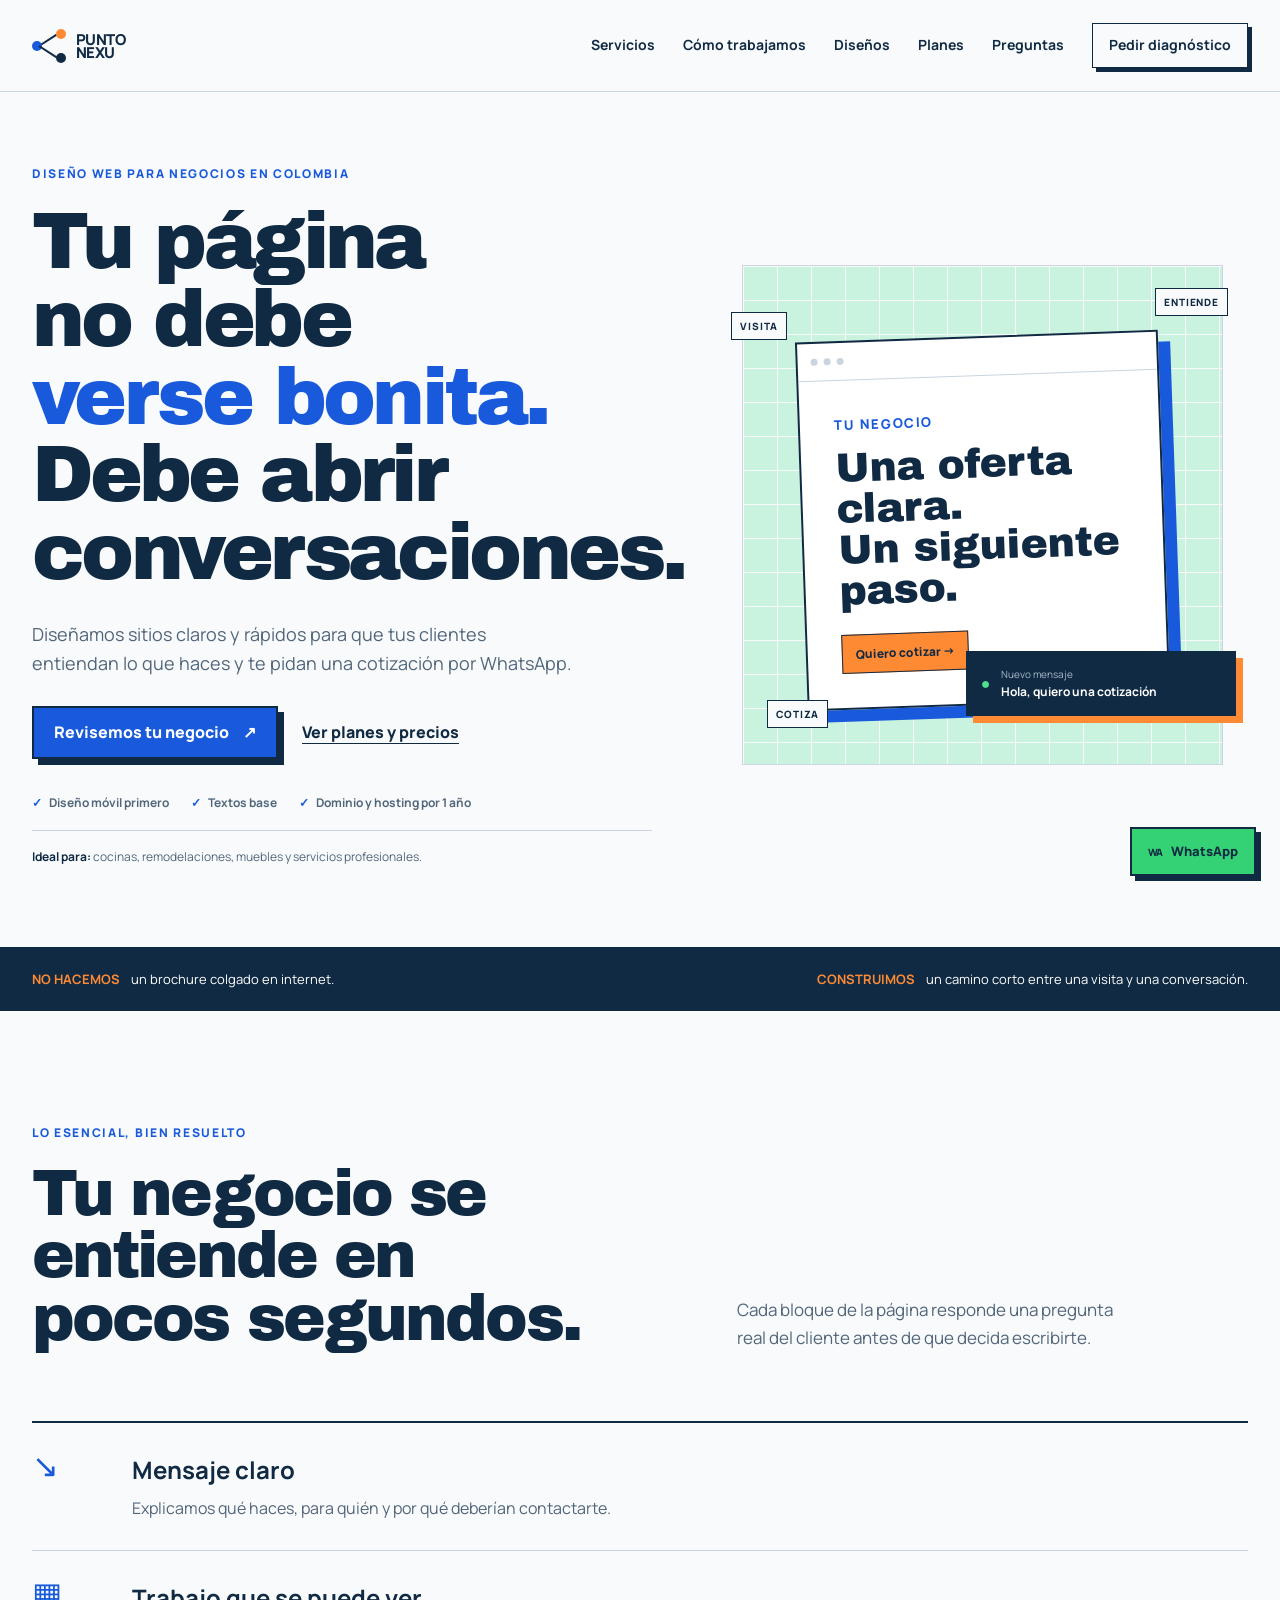
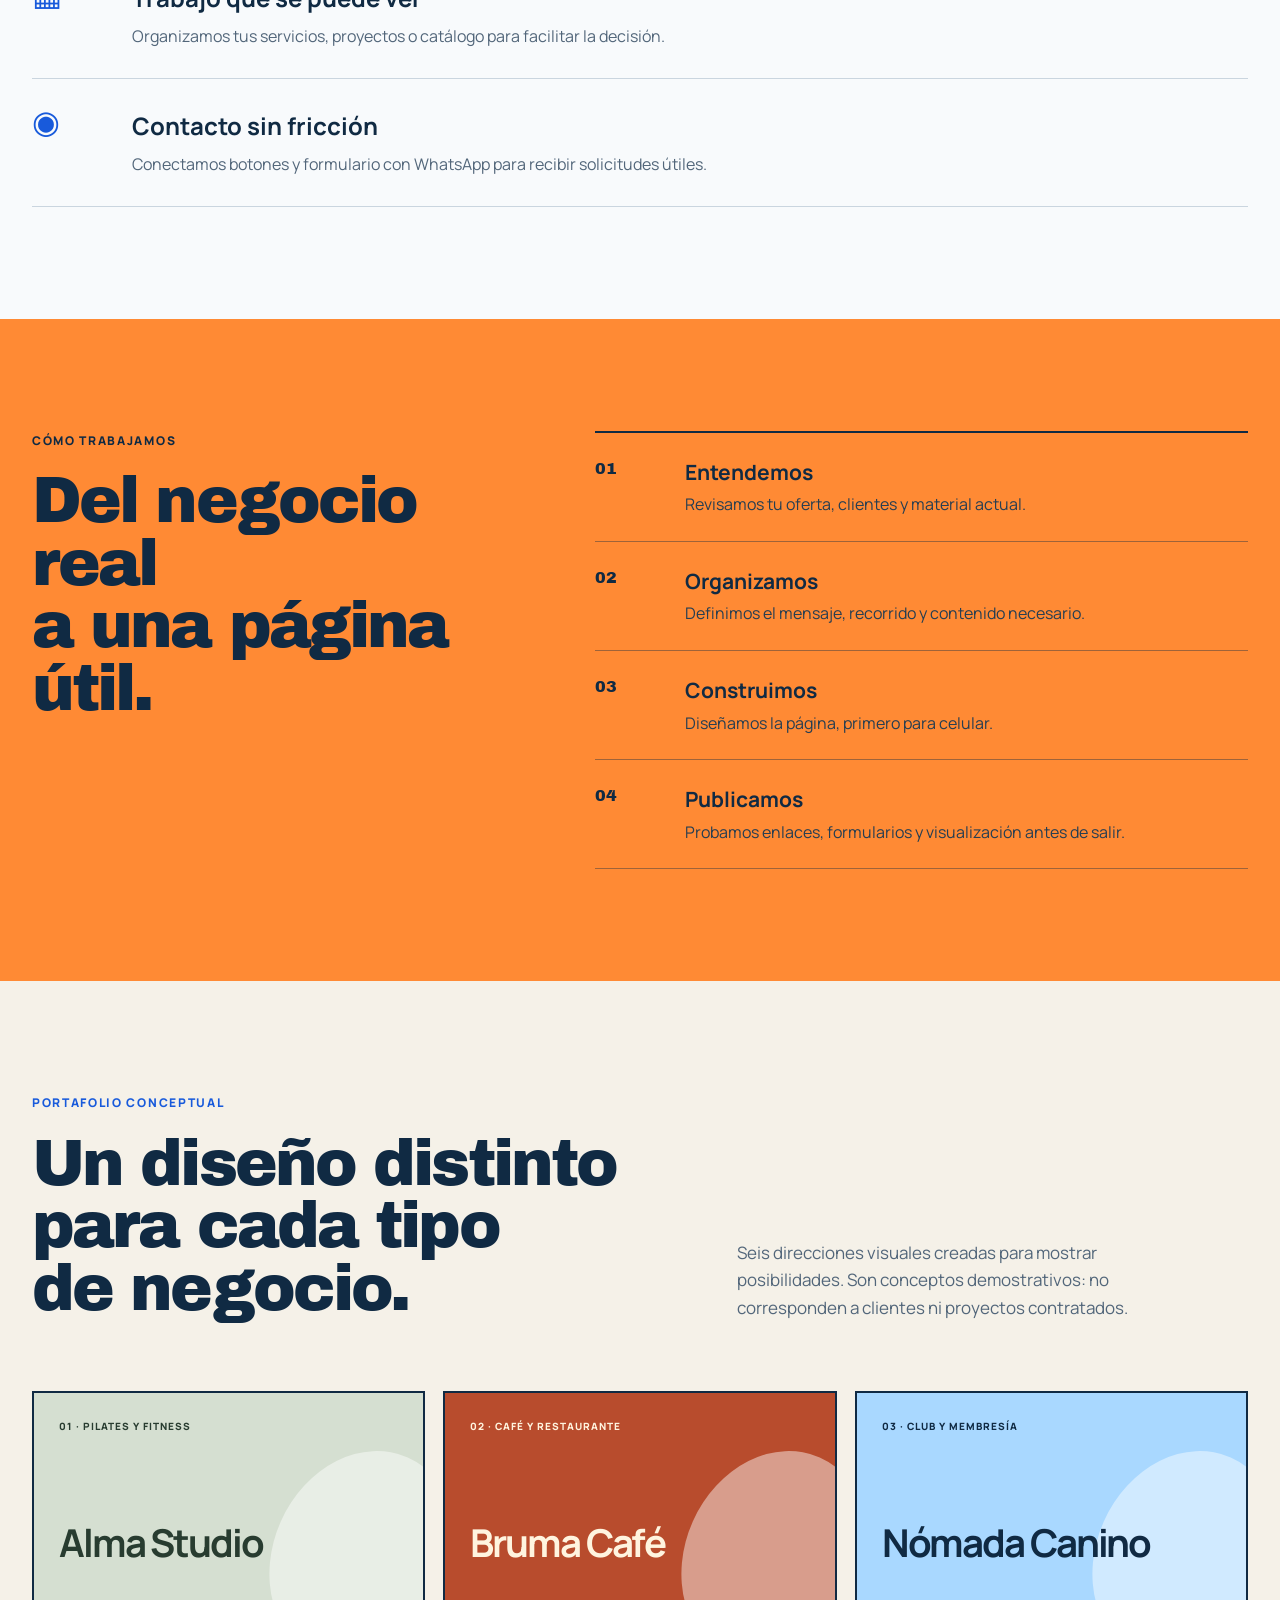
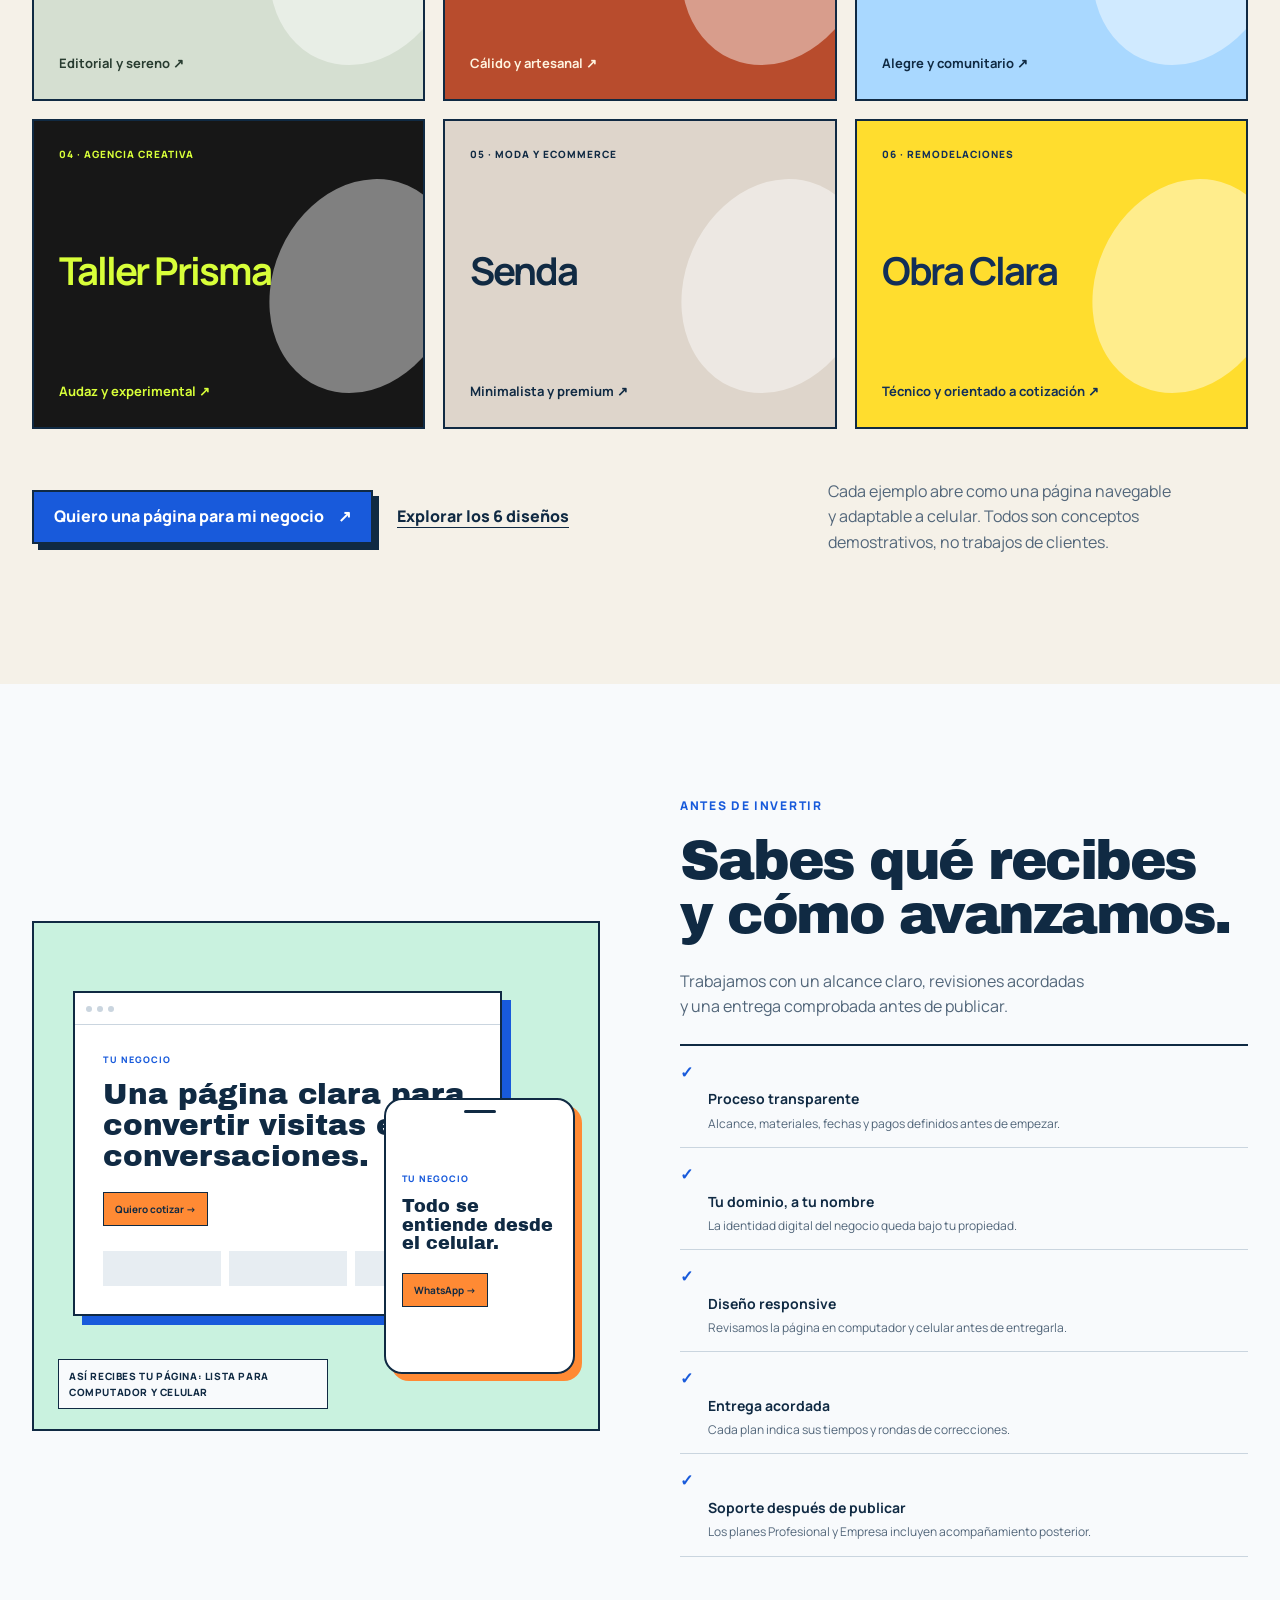
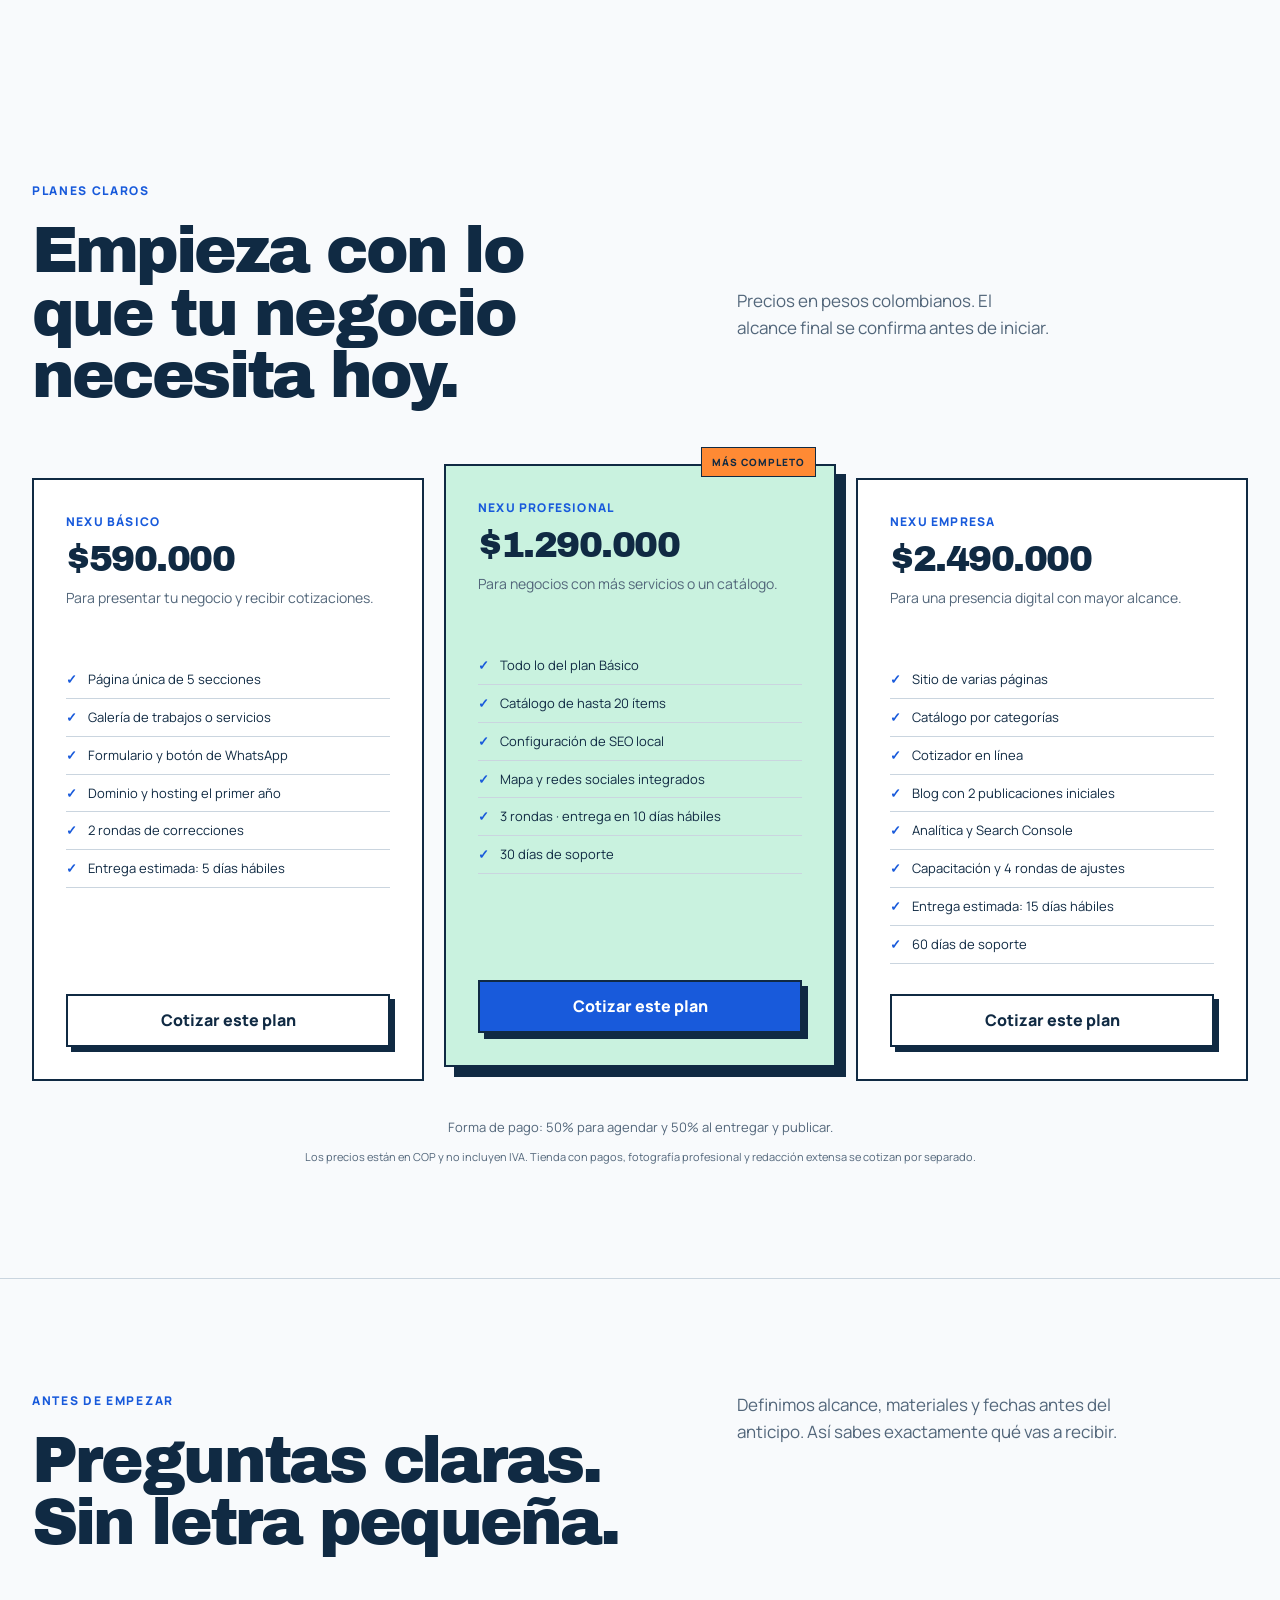
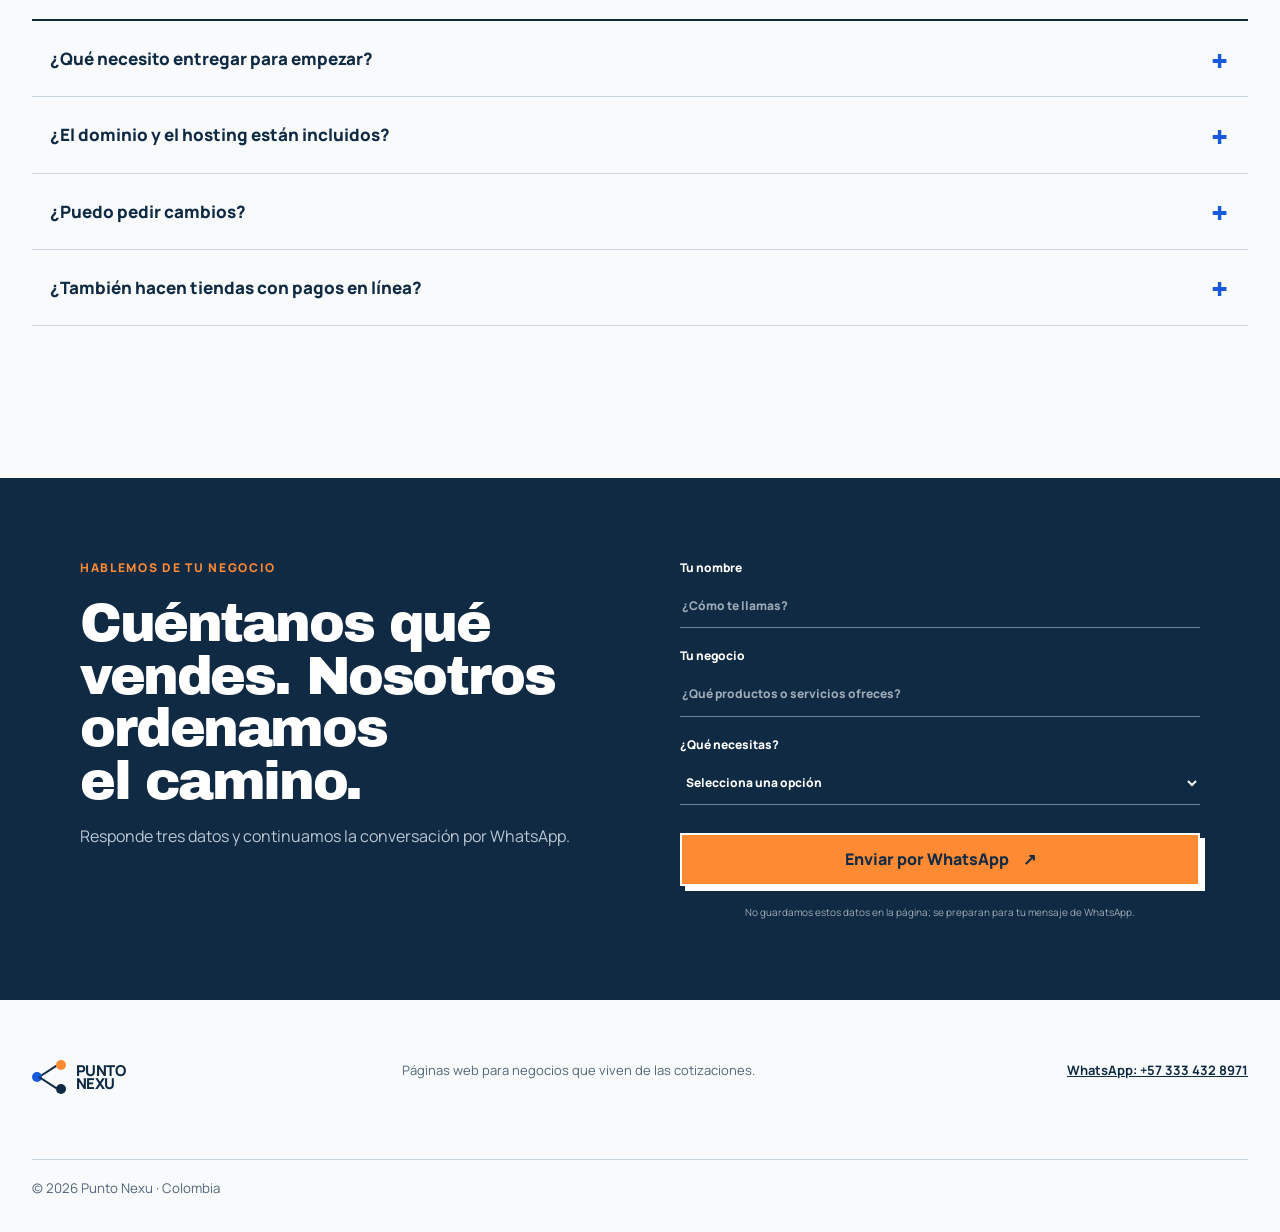
==== commit 57cbcc42: "Correct brand identity to Punto Nexu" ====
--- a/index.html
+++ b/index.html
@@ -18,7 +18,7 @@
   <header class="site-header" data-header>
     <a class="brand" href="#inicio" aria-label="Punto Nexu, inicio">
       <span class="brand-mark" aria-hidden="true"><i></i><i></i><i></i></span>
-      <span>PUNTO<br>NEXO</span>
+      <span>PUNTO<br>NEXU</span>
     </a>
     <button class="menu-button" type="button" aria-expanded="false" aria-controls="nav">Menú</button>
     <nav id="nav" aria-label="Navegación principal">
@@ -49,7 +49,7 @@
         <p class="audience-note"><strong>Ideal para:</strong> cocinas, remodelaciones, muebles y servicios profesionales.</p>
       </div>
 
-      <div class="nexo-demo" aria-label="Ejemplo del recorrido de un cliente desde una página web hasta WhatsApp">
+      <div class="nexu-demo" aria-label="Ejemplo del recorrido de un cliente desde una página web hasta WhatsApp">
         <div class="route route-a"><span>Visita</span></div>
         <div class="route route-b"><span>Entiende</span></div>
         <div class="route route-c"><span>Cotiza</span></div>
@@ -186,7 +186,7 @@
       </div>
       <div class="plan-grid">
         <article class="plan-card">
-          <p class="plan-name">Nexo Básico</p>
+          <p class="plan-name">Nexu Básico</p>
           <h3>$590.000</h3>
           <p class="plan-for">Para presentar tu negocio y recibir cotizaciones.</p>
           <ul>
@@ -197,11 +197,11 @@
             <li>2 rondas de correcciones</li>
             <li>Entrega estimada: 5 días hábiles</li>
           </ul>
-          <a class="button button-secondary" href="#contacto" data-plan="Nexo Básico">Cotizar este plan</a>
+          <a class="button button-secondary" href="#contacto" data-plan="Nexu Básico">Cotizar este plan</a>
         </article>
         <article class="plan-card featured">
           <p class="recommendation">Más completo</p>
-          <p class="plan-name">Nexo Profesional</p>
+          <p class="plan-name">Nexu Profesional</p>
           <h3>$1.290.000</h3>
           <p class="plan-for">Para negocios con más servicios o un catálogo.</p>
           <ul>
@@ -212,10 +212,10 @@
             <li>3 rondas · entrega en 10 días hábiles</li>
             <li>30 días de soporte</li>
           </ul>
-          <a class="button button-primary" href="#contacto" data-plan="Nexo Profesional">Cotizar este plan</a>
+          <a class="button button-primary" href="#contacto" data-plan="Nexu Profesional">Cotizar este plan</a>
         </article>
         <article class="plan-card">
-          <p class="plan-name">Nexo Empresa</p>
+          <p class="plan-name">Nexu Empresa</p>
           <h3>$2.490.000</h3>
           <p class="plan-for">Para una presencia digital con mayor alcance.</p>
           <ul>
@@ -228,7 +228,7 @@
             <li>Entrega estimada: 15 días hábiles</li>
             <li>60 días de soporte</li>
           </ul>
-          <a class="button button-secondary" href="#contacto" data-plan="Nexo Empresa">Cotizar este plan</a>
+          <a class="button button-secondary" href="#contacto" data-plan="Nexu Empresa">Cotizar este plan</a>
         </article>
       </div>
       <p class="payment-note">Forma de pago: 50% para agendar y 50% al entregar y publicar.</p>
@@ -288,12 +288,12 @@
     </section>
   </main>
 
-  <a class="whatsapp-float" href="https://wa.me/573334328971?text=Hola%2C%20vengo%20de%20la%20p%C3%A1gina%20de%20Punto%20Nexo%20y%20quiero%20informaci%C3%B3n." target="_blank" rel="noopener" aria-label="Hablar con Punto Nexu por WhatsApp">
+  <a class="whatsapp-float" href="https://wa.me/573334328971?text=Hola%2C%20vengo%20de%20la%20p%C3%A1gina%20de%20Punto%20Nexu%20y%20quiero%20informaci%C3%B3n." target="_blank" rel="noopener" aria-label="Hablar con Punto Nexu por WhatsApp">
     <span class="whatsapp-symbol" aria-hidden="true">WA</span><span class="whatsapp-label">WhatsApp</span>
   </a>
 
   <footer>
-    <a class="brand footer-brand" href="#inicio"><span class="brand-mark" aria-hidden="true"><i></i><i></i><i></i></span><span>PUNTO<br>NEXO</span></a>
+    <a class="brand footer-brand" href="#inicio"><span class="brand-mark" aria-hidden="true"><i></i><i></i><i></i></span><span>PUNTO<br>NEXU</span></a>
     <p>Páginas web para negocios que viven de las cotizaciones.</p>
     <div><a href="https://wa.me/573334328971" rel="noopener">WhatsApp: +57 333 432 8971</a></div>
     <small>© <span id="year"></span> Punto Nexu · Colombia</small>
--- a/styles.css
+++ b/styles.css
@@ -57,7 +57,7 @@
 .audience-note { max-width: 620px; margin: 18px 0 0; padding-top: 16px; border-top: 1px solid var(--line); color: var(--muted); font-size: 12px; }
 .audience-note strong { color: var(--ink); }
 
-.nexo-demo { min-height: 500px; position: relative; border: 1px solid var(--line); background: linear-gradient(var(--paper) 1px, transparent 1px), linear-gradient(90deg, var(--paper) 1px, transparent 1px), var(--mint); background-size: 34px 34px; }
+.nexu-demo { min-height: 500px; position: relative; border: 1px solid var(--line); background: linear-gradient(var(--paper) 1px, transparent 1px), linear-gradient(90deg, var(--paper) 1px, transparent 1px), var(--mint); background-size: 34px 34px; }
 .demo-screen { position: absolute; width: 76%; top: 70px; left: 50%; transform: translateX(-50%) rotate(-2deg); background: white; border: 2px solid var(--ink); box-shadow: 12px 12px 0 var(--blue); }
 .screen-bar { height: 38px; border-bottom: 1px solid var(--line); display: flex; align-items: center; gap: 6px; padding: 0 13px; }
 .screen-bar b { width: 7px; height: 7px; border-radius: 50%; background: var(--line); }
@@ -198,7 +198,7 @@
   nav.open { display: grid; }
   .nav-cta { text-align: center; }
   .hero { min-height: 0; grid-template-columns: 1fr; padding: 60px 20px; gap: 56px; }
-  .nexo-demo { min-height: 440px; }
+  .nexu-demo { min-height: 440px; }
   .message-card { right: 12px; }
   .signal-strip { padding: 20px; flex-direction: column; gap: 8px; }
   .section { padding: 84px 20px; }
@@ -225,7 +225,7 @@
   .hero-actions { align-items: stretch; flex-direction: column; }
   .text-link { text-align: center; }
   .hero-notes { display: grid; }
-  .nexo-demo { min-height: 360px; }
+  .nexu-demo { min-height: 360px; }
   .demo-screen { width: 88%; top: 52px; }
   .screen-content { min-height: 210px; padding: 25px; }
   .message-card { width: 238px; right: 6px; bottom: 25px; padding: 12px; }
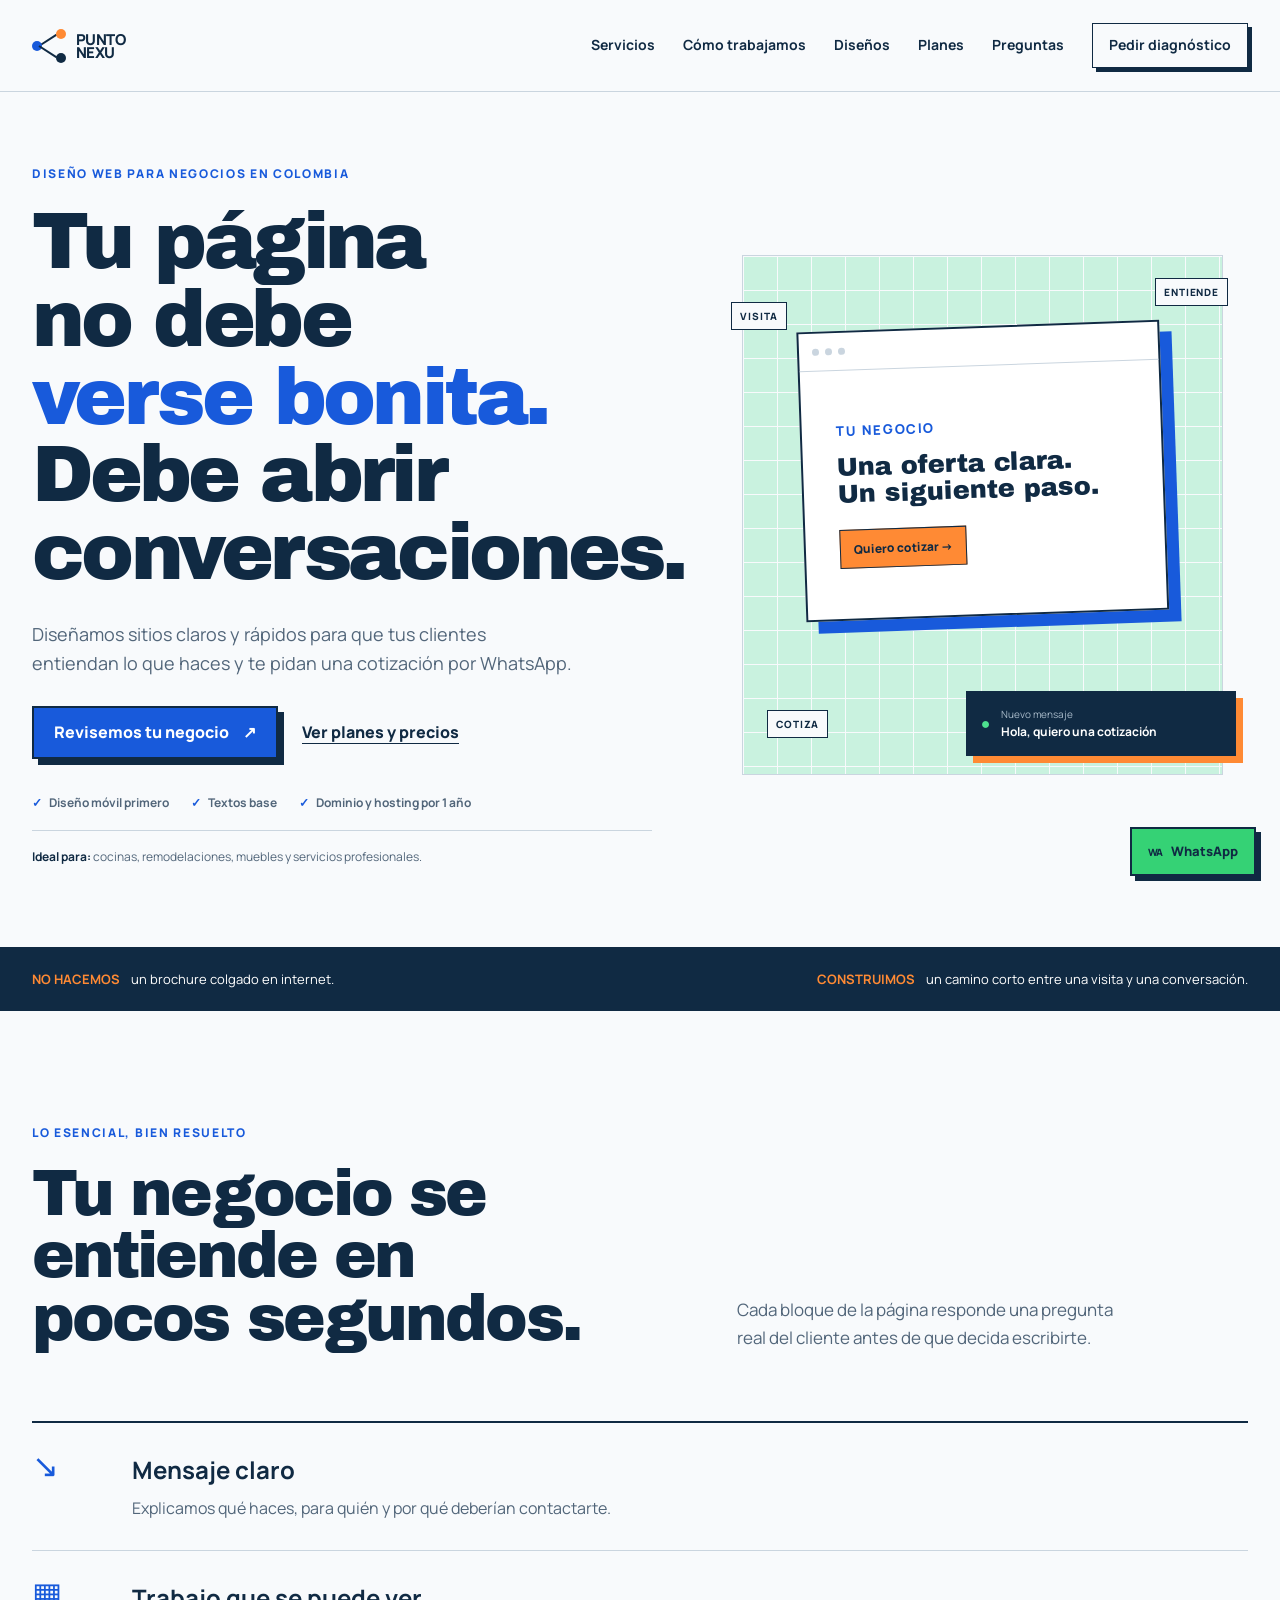
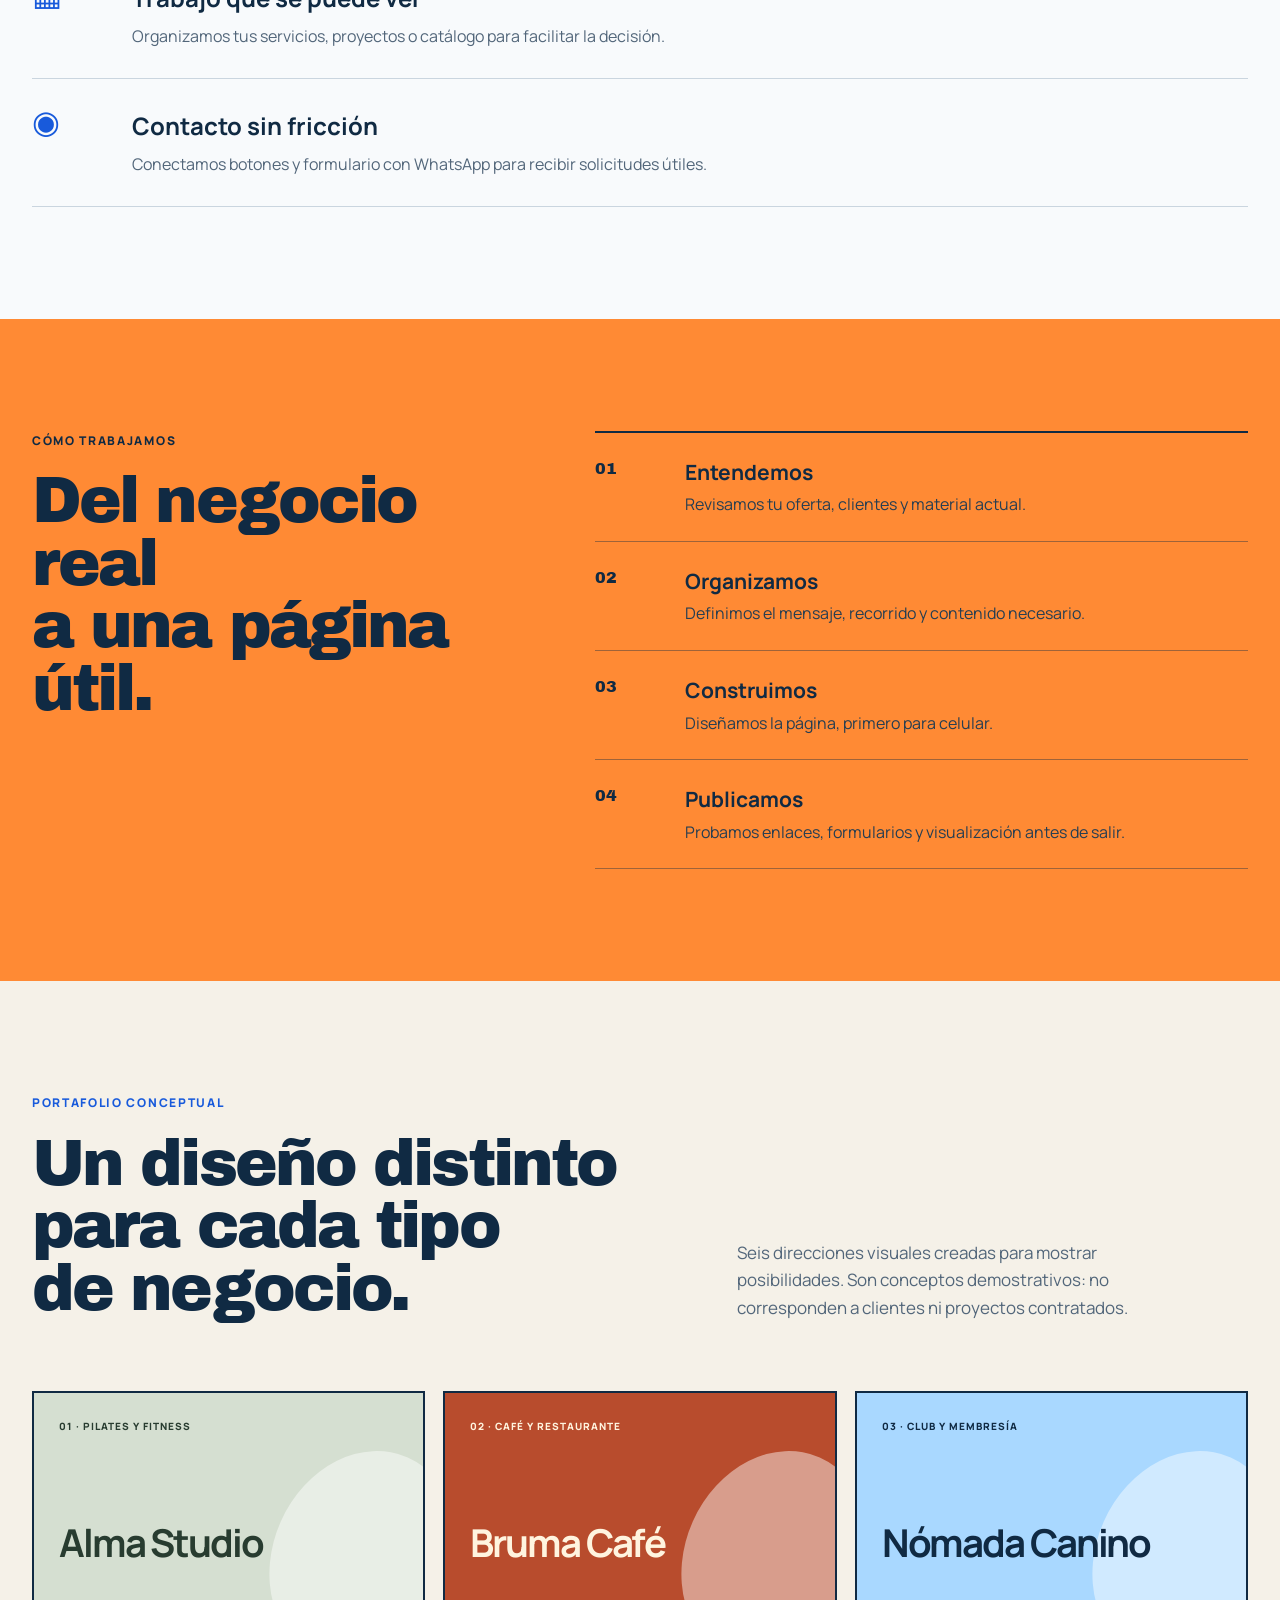
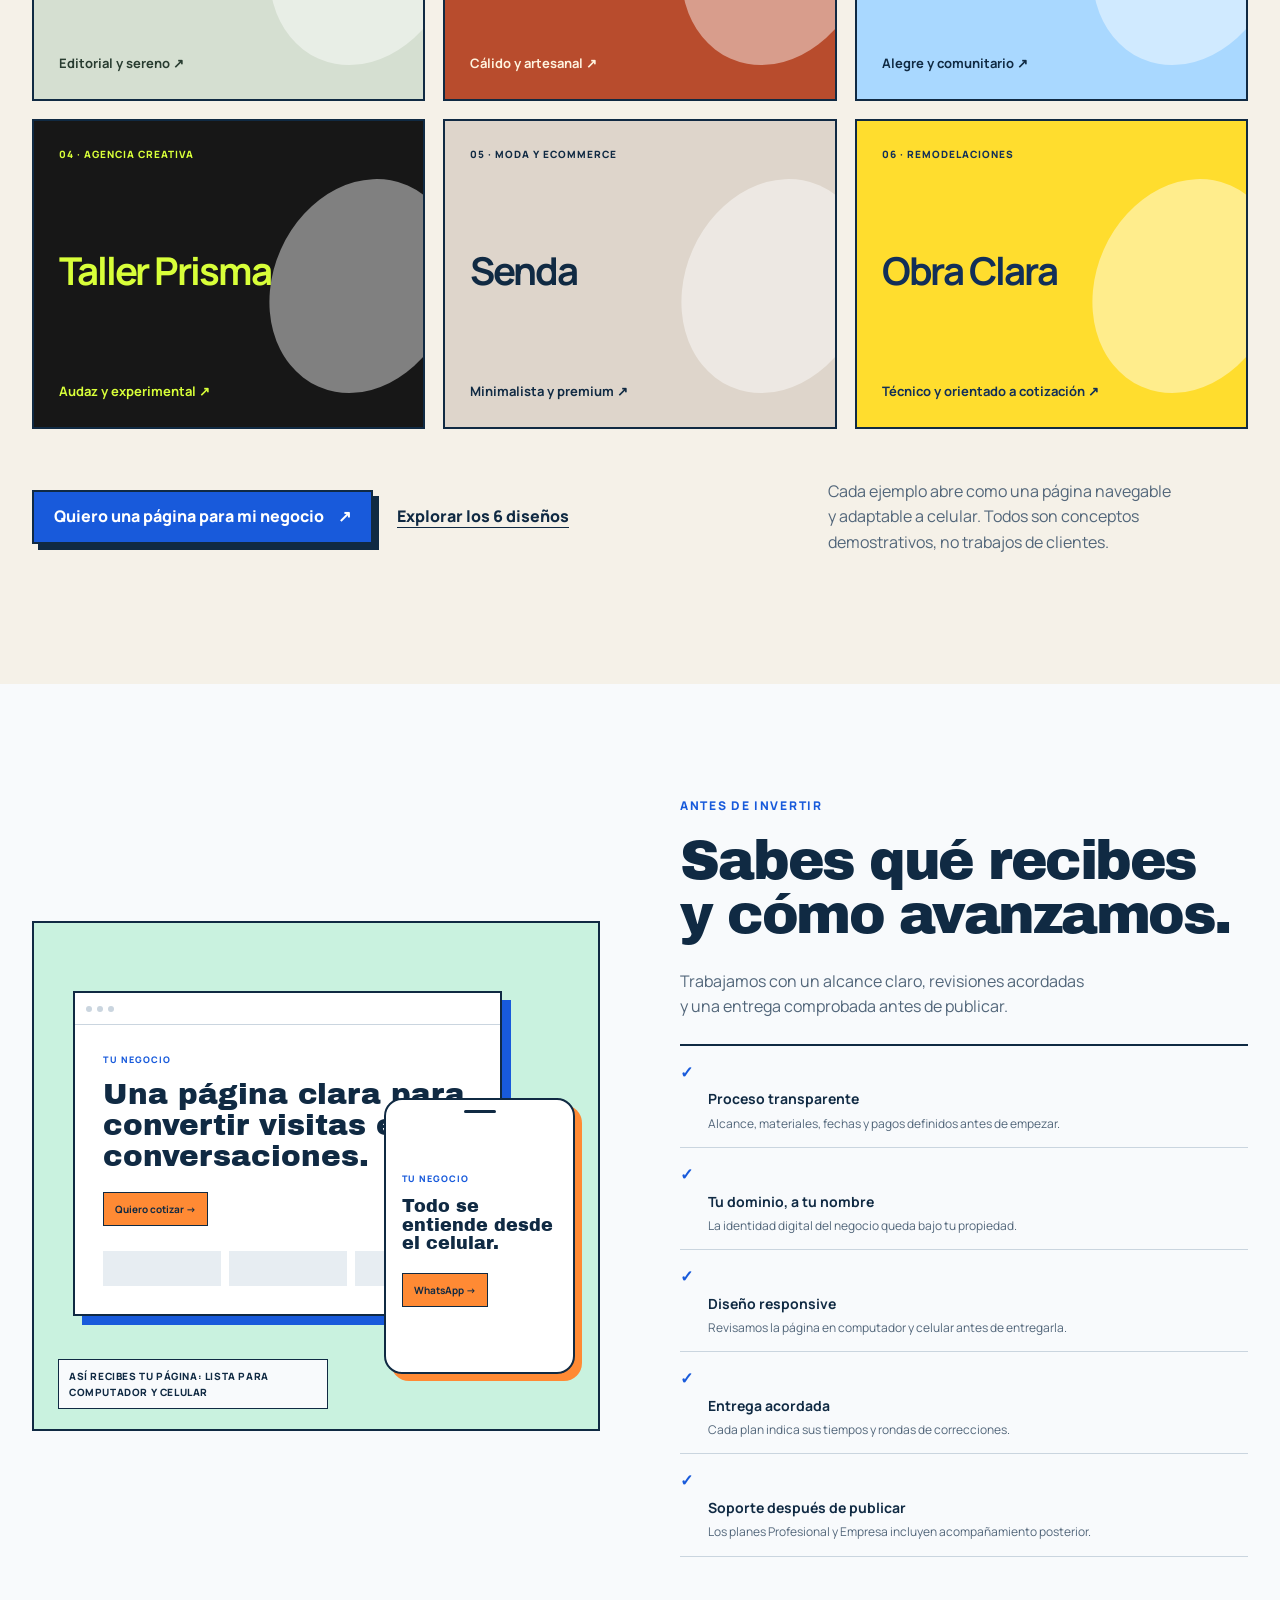
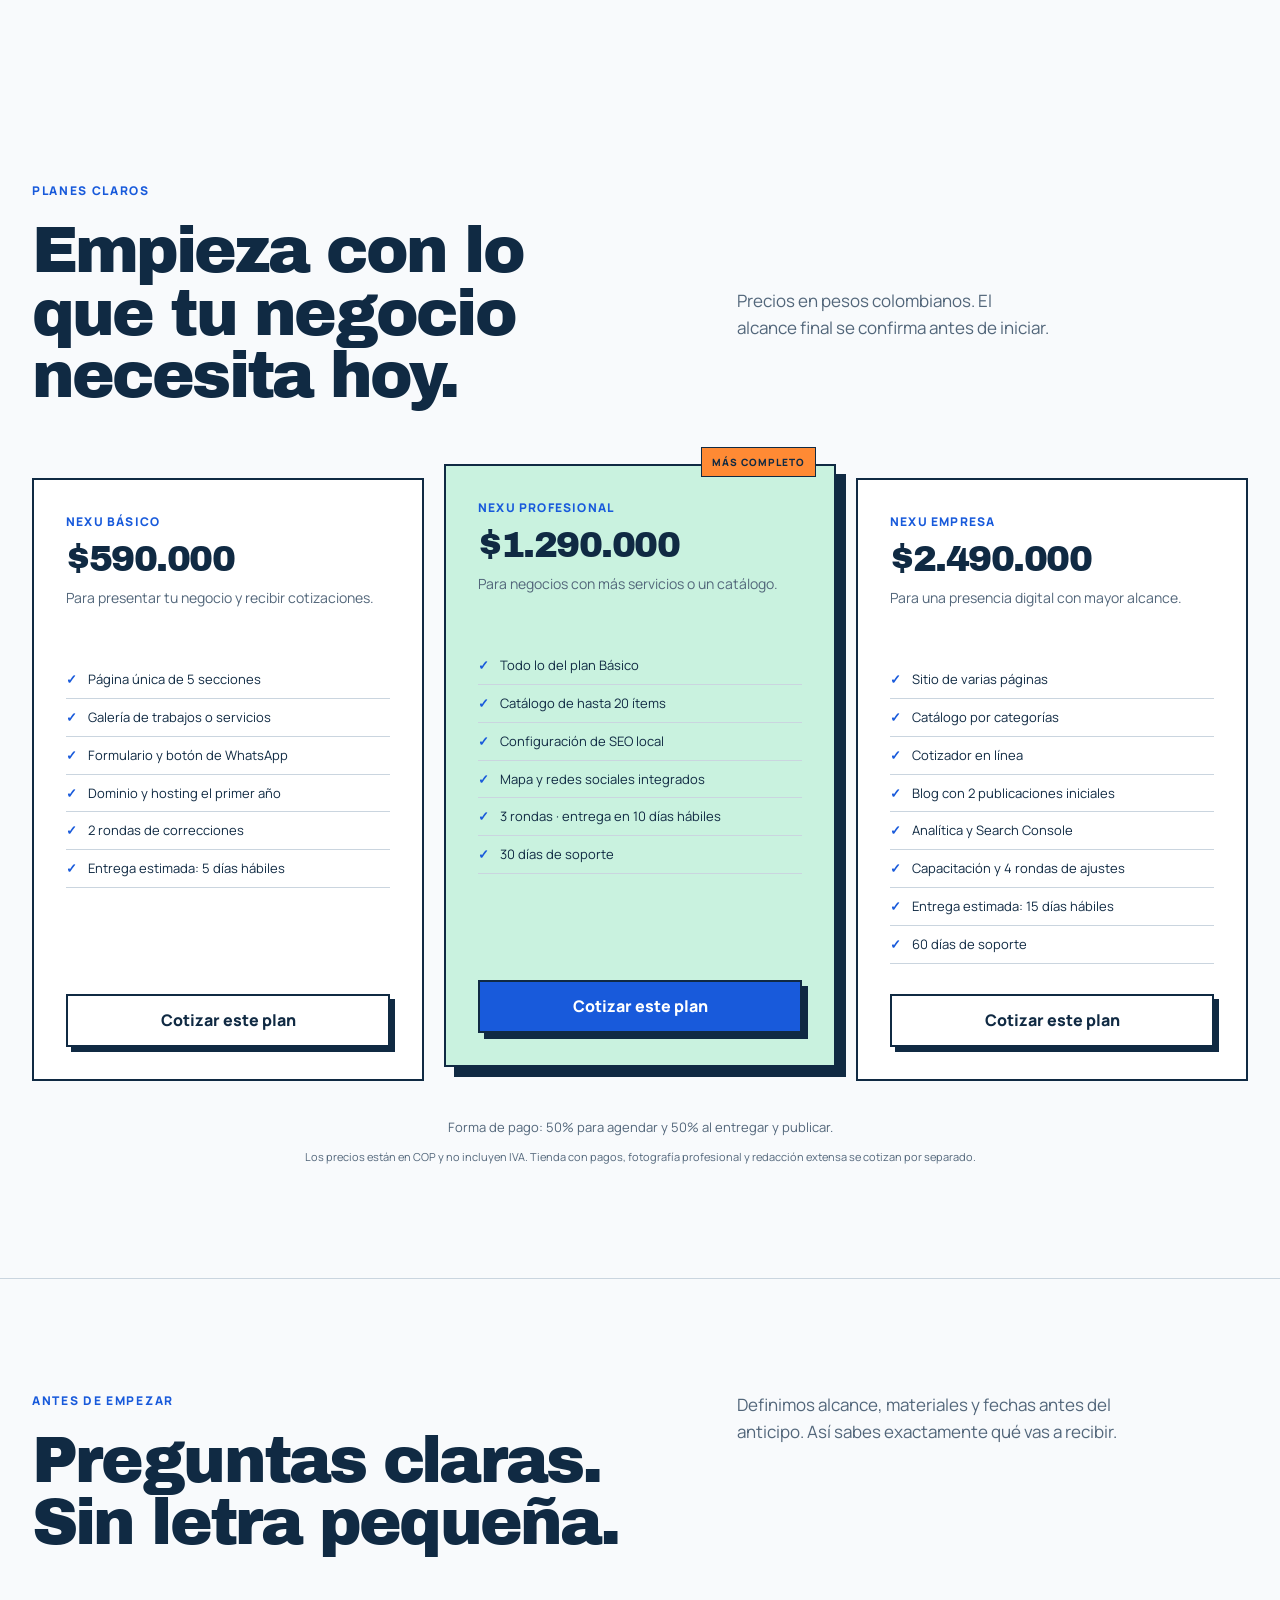
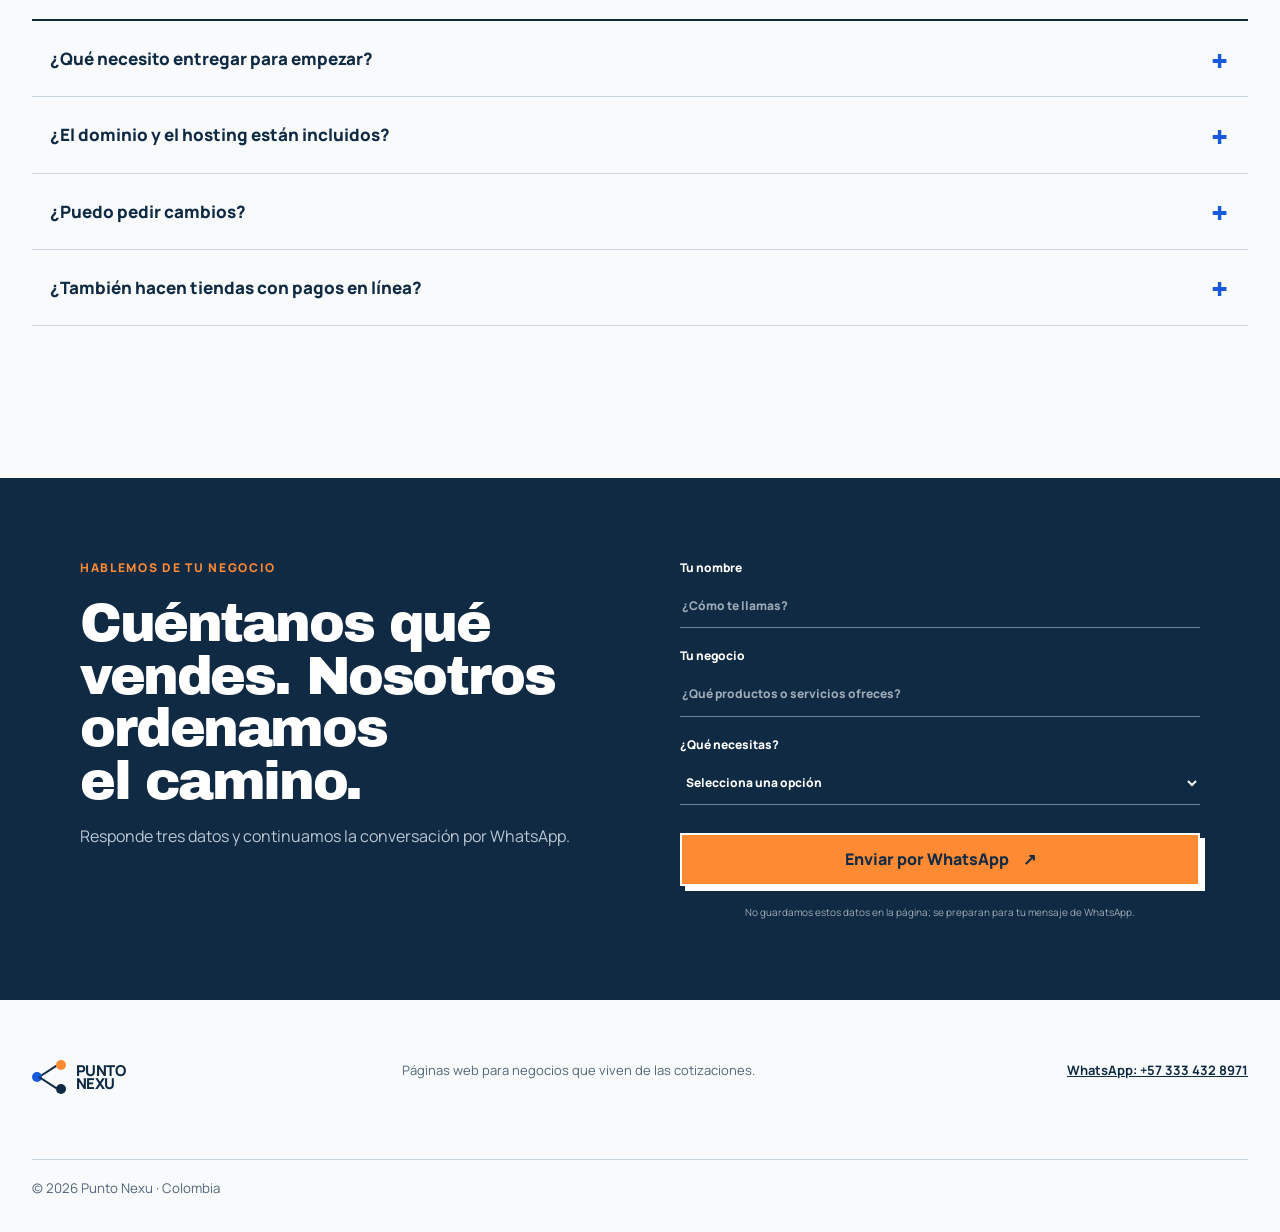
==== commit 91e75a15: "Correct brand identity to Punto Nexu" ====
--- a/index.html
+++ b/index.html
@@ -9,7 +9,7 @@
   <link rel="preconnect" href="https://fonts.googleapis.com">
   <link rel="preconnect" href="https://fonts.gstatic.com" crossorigin>
   <link href="https://fonts.googleapis.com/css2?family=Archivo+Black&family=Manrope:wght@400;500;600;700;800&display=swap" rel="stylesheet">
-  <link rel="stylesheet" href="styles.css">
+  <link rel="stylesheet" href="styles.css?v=20260827-hero-fix">
   <script src="script.js" defer></script>
 </head>
 <body>
--- a/styles.css
+++ b/styles.css
@@ -57,15 +57,15 @@
 .audience-note { max-width: 620px; margin: 18px 0 0; padding-top: 16px; border-top: 1px solid var(--line); color: var(--muted); font-size: 12px; }
 .audience-note strong { color: var(--ink); }
 
-.nexu-demo { min-height: 500px; position: relative; border: 1px solid var(--line); background: linear-gradient(var(--paper) 1px, transparent 1px), linear-gradient(90deg, var(--paper) 1px, transparent 1px), var(--mint); background-size: 34px 34px; }
+.nexu-demo { min-height: 520px; position: relative; border: 1px solid var(--line); background: linear-gradient(var(--paper) 1px, transparent 1px), linear-gradient(90deg, var(--paper) 1px, transparent 1px), var(--mint); background-size: 34px 34px; }
 .demo-screen { position: absolute; width: 76%; top: 70px; left: 50%; transform: translateX(-50%) rotate(-2deg); background: white; border: 2px solid var(--ink); box-shadow: 12px 12px 0 var(--blue); }
 .screen-bar { height: 38px; border-bottom: 1px solid var(--line); display: flex; align-items: center; gap: 6px; padding: 0 13px; }
 .screen-bar b { width: 7px; height: 7px; border-radius: 50%; background: var(--line); }
 .screen-content { min-height: 248px; padding: 34px; display: flex; flex-direction: column; justify-content: center; align-items: flex-start; }
 .screen-content small { color: var(--blue); font-weight: 800; letter-spacing: .12em; }
-.screen-content strong { margin: 13px 0 22px; font: 400 clamp(1.7rem, 3.2vw, 2.7rem)/1 "Archivo Black", Impact, sans-serif; }
+.screen-content strong { margin: 13px 0 22px; font: 400 clamp(1.55rem, 2vw, 2.05rem)/1.04 "Archivo Black", Impact, sans-serif; }
 .screen-content span { background: var(--orange); border: 1.5px solid var(--ink); padding: 9px 13px; font-size: 12px; font-weight: 800; }
-.message-card { position: absolute; z-index: 2; right: -14px; bottom: 48px; display: flex; gap: 11px; align-items: center; width: 270px; padding: 15px; background: var(--ink); color: white; box-shadow: 7px 7px 0 var(--orange); }
+.message-card { position: absolute; z-index: 2; right: -14px; bottom: 18px; display: flex; gap: 11px; align-items: center; width: 270px; padding: 15px; background: var(--ink); color: white; box-shadow: 7px 7px 0 var(--orange); }
 .message-card .message-dot { color: #4de08f; }
 .message-card div { display: flex; flex-direction: column; }
 .message-card small { color: #a8bac9; font-size: 10px; }
@@ -198,8 +198,8 @@
   nav.open { display: grid; }
   .nav-cta { text-align: center; }
   .hero { min-height: 0; grid-template-columns: 1fr; padding: 60px 20px; gap: 56px; }
-  .nexu-demo { min-height: 440px; }
-  .message-card { right: 12px; }
+  .nexu-demo { min-height: 480px; }
+  .message-card { right: 12px; bottom: 18px; }
   .signal-strip { padding: 20px; flex-direction: column; gap: 8px; }
   .section { padding: 84px 20px; }
   .section-intro, .process, .contact, .assurance { grid-template-columns: 1fr; }
@@ -225,13 +225,14 @@
   .hero-actions { align-items: stretch; flex-direction: column; }
   .text-link { text-align: center; }
   .hero-notes { display: grid; }
-  .nexu-demo { min-height: 360px; }
+  .nexu-demo { min-height: 430px; }
   .demo-screen { width: 88%; top: 52px; }
   .screen-content { min-height: 210px; padding: 25px; }
-  .message-card { width: 238px; right: 6px; bottom: 25px; padding: 12px; }
+  .message-card { width: 238px; right: 6px; bottom: 18px; padding: 12px; }
   .message-card strong { font-size: 10px; line-height: 1.3; }
-  .route-b { right: 0; }
-  .route-c { display: none; }
+  .route-a { left: 4px; }
+  .route-b { right: 4px; }
+  .route-c { display: block; left: 8px; bottom: 68px; z-index: 4; }
   .service-list article { grid-template-columns: 52px 1fr; }
   .steps li { grid-template-columns: 48px 1fr; }
   .plan-card { padding: 26px 22px; }
